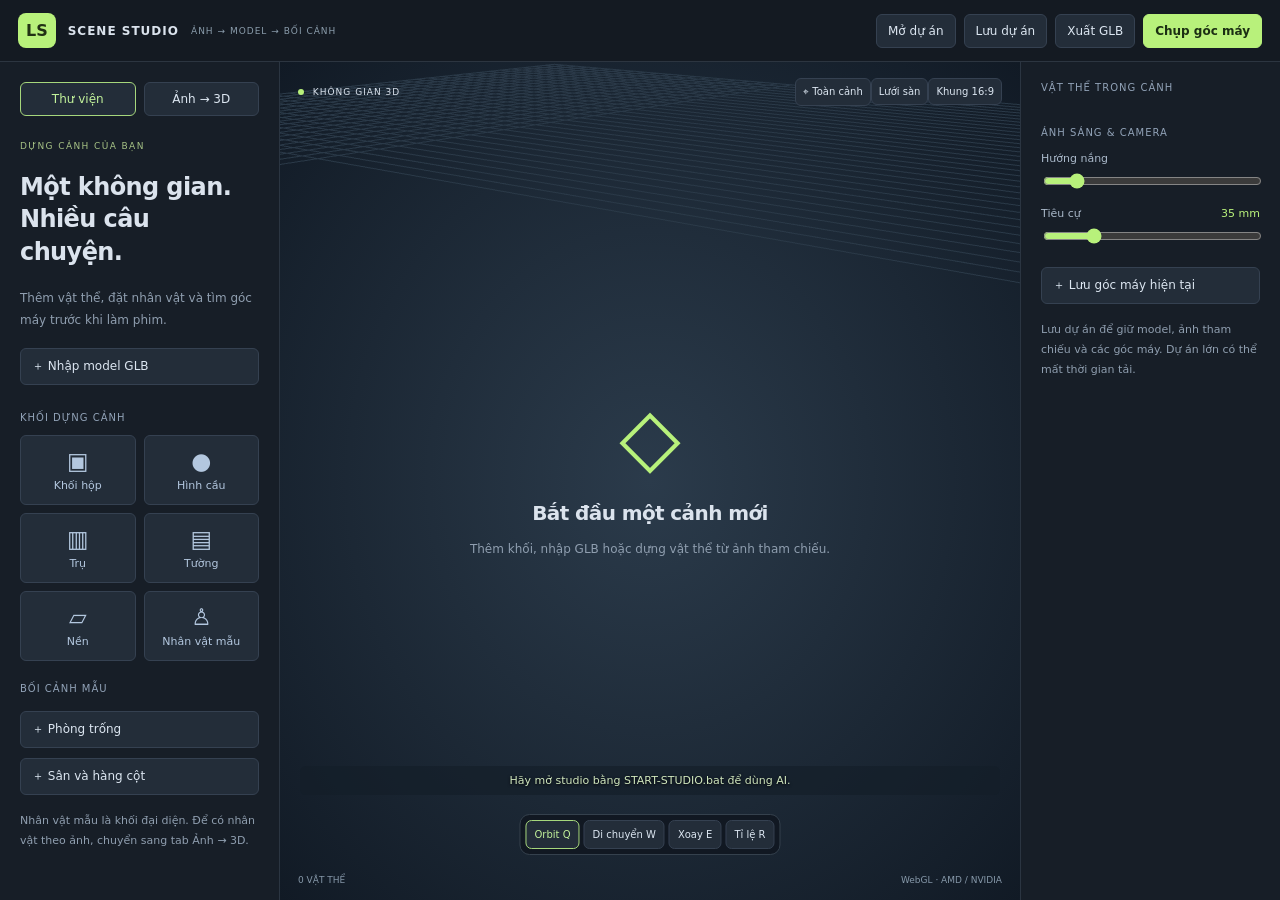
==== scene-studio/index.html @ 31350b8c "Add reference-driven 3D scene studio with TripoSR bridge and camera workflow" ====
<!doctype html><html lang="vi"><head><meta charset="utf-8"><meta name="viewport" content="width=device-width, initial-scale=1"><title>LS Scene Studio</title><link rel="stylesheet" href="style.css"><script type="importmap">{"imports":{"three":"./vendor/three.module.js"}}</script></head><body>
<header><b class="logo">LS</b><strong>SCENE STUDIO</strong><span class="badge">ẢNH → MODEL → BỐI CẢNH</span><div class="header-actions"><button id="open">Mở dự án</button><button id="save">Lưu dự án</button><button id="export">Xuất GLB</button><button id="shot" class="accent">Chụp góc máy</button></div></header>
<main><aside class="left"><nav><button id="tab-assets" class="active">Thư viện</button><button id="tab-ref">Ảnh → 3D</button></nav><section id="assets"><div class="eyebrow">DỰNG CẢNH CỦA BẠN</div><h2>Một không gian.<br>Nhiều câu chuyện.</h2><p>Thêm vật thể, đặt nhân vật và tìm góc máy trước khi làm phim.</p><button id="import-model" class="wide">＋ Nhập model GLB</button><div class="section-title">KHỐI DỰNG CẢNH</div><div id="primitives" class="tiles"><button data-shape="box">▣<span>Khối hộp</span></button><button data-shape="sphere">●<span>Hình cầu</span></button><button data-shape="cylinder">▥<span>Trụ</span></button><button data-shape="wall">▤<span>Tường</span></button><button data-shape="floor">▱<span>Nền</span></button><button data-shape="person">♙<span>Nhân vật mẫu</span></button></div><div class="section-title">BỐI CẢNH MẪU</div><button id="room" class="wide">＋ Phòng trống</button><button id="courtyard" class="wide">＋ Sân và hàng cột</button><p class="hint">Nhân vật mẫu là khối đại diện. Để có nhân vật theo ảnh, chuyển sang tab Ảnh → 3D.</p></section>
<section id="references" hidden><div class="eyebrow">THAM CHIẾU CỦA BẠN</div><h2>Từ ảnh, vào cảnh.</h2><label class="upload">＋ Chọn ảnh tham chiếu<input id="reference-file" type="file" accept="image/png,image/jpeg,image/webp"></label><div id="crop-area"><canvas id="reference-canvas" width="250" height="180"></canvas><div id="ref-placeholder">Ảnh xuất hiện tại đây</div></div><p class="hint">Kéo trên ảnh để khoanh một nhân vật hoặc một đồ vật. Bấm “Toàn ảnh” để bỏ vùng chọn.</p><button id="whole" class="wide">Toàn ảnh</button><label>Loại ảnh<select id="reference-kind"><option value="character">Nhân vật / đồ vật</option><option value="scene">Bối cảnh nhiều vật thể</option></select></label><p id="kind-help" class="hint">AI dựng một vật thể; phần khuất do AI ước lượng. Lần đầu tải model nhiều GB.</p><label>Cấu hình AI<select id="ai-quality"><option value="low">Tiết kiệm · CPU / RX 580</option><option value="medium">Chi tiết hơn · tốn RAM</option></select></label><button id="generate" class="wide accent">Dựng vùng ảnh bằng AI</button><progress id="ai-progress" hidden></progress><button id="place-reference" class="wide">Đặt ảnh thành bảng tham chiếu 2D</button><p class="hint">Bảng tham chiếu chỉ là ảnh phẳng, không phải model AI. Với ảnh bối cảnh: khoanh từng vật → dựng AI → đặt vào cảnh; dùng khối cho nền, tường. Chưa có tự suy ra toàn bộ bố cục 3D từ một ảnh.</p></section></aside>
<section id="viewport"><div class="view-top"><span><i></i> KHÔNG GIAN 3D</span><div><button id="home">⌖ Toàn cảnh</button><button id="grid">Lưới sàn</button><button id="camera-mode">Khung 16:9</button></div></div><div id="empty-hint"><span>◇</span><h2>Bắt đầu một cảnh mới</h2><p>Thêm khối, nhập GLB hoặc dựng vật thể từ ảnh tham chiếu.</p></div><div id="camera-guide" hidden></div><div id="toast" role="status" aria-live="polite">Kéo để xoay · Cuộn để thu phóng · Chuột phải để di chuyển</div><div class="toolbar"><button id="orbit" class="active">Orbit Q</button><button id="translate">Di chuyển W</button><button id="rotate">Xoay E</button><button id="scale">Tỉ lệ R</button></div><div class="view-footer"><span id="object-count">0 VẬT THỂ</span><span>WebGL · AMD / NVIDIA</span></div></section>
<aside class="right"><div class="section-title">VẬT THỂ TRONG CẢNH</div><div id="hierarchy"></div><section id="properties" hidden><label>Tên vật thể<input id="object-name" maxlength="80"></label><label>Màu khối<input id="object-color" type="color" value="#a8b4c2"></label><div class="section-title">VỊ TRÍ · MÉT</div><div class="xyz"><label>X<input id="px" type="number" step="0.1"></label><label>Y<input id="py" type="number" step="0.1"></label><label>Z<input id="pz" type="number" step="0.1"></label></div><div class="section-title">XOAY · ĐỘ</div><div class="xyz"><label>X<input id="rx" type="number" step="5"></label><label>Y<input id="ry" type="number" step="5"></label><label>Z<input id="rz" type="number" step="5"></label></div><div class="section-title">TỈ LỆ</div><div class="xyz"><label>X<input id="sx" type="number" step="0.1" min="0.01"></label><label>Y<input id="sy" type="number" step="0.1" min="0.01"></label><label>Z<input id="sz" type="number" step="0.1" min="0.01"></label></div><label class="check"><input type="checkbox" id="show-label"> Hiện nhãn tên trong ảnh chụp</label><button id="ungroup" class="wide">Tách nhóm thành vật thể riêng</button><div class="row"><button id="duplicate">Nhân bản</button><button id="delete" class="danger">Xóa</button></div></section><div class="section-title">ÁNH SÁNG & CAMERA</div><label>Hướng nắng<input id="sun" type="range" min="0" max="360" value="45"></label><label>Tiêu cự <output id="lens-value">35 mm</output><input id="lens" type="range" min="18" max="100" value="35"></label><button id="bookmark" class="wide">＋ Lưu góc máy hiện tại</button><div id="bookmarks"></div><p class="hint">Lưu dự án để giữ model, ảnh tham chiếu và các góc máy. Dự án lớn có thể mất thời gian tải.</p></aside></main>
<input id="model-file" type="file" accept=".glb" hidden><input id="project-file" type="file" accept=".json,.ls3d" hidden><script type="module" src="app.js"></script></body></html>
---- scene-studio/style.css ----
:root{font:12px system-ui,sans-serif;color:#dbe3ed;background:#10151b;color-scheme:dark}*{box-sizing:border-box}body{margin:0}header{height:62px;display:flex;align-items:center;gap:12px;padding:0 18px;border-bottom:1px solid #2c3540;background:#141a22}.logo{background:#b8f17b;color:#213114;padding:8px;border-radius:8px;font-size:16px}header strong{letter-spacing:1px}.badge{font-size:9px;color:#8b9dac;letter-spacing:1px}.header-actions{margin-left:auto;display:flex;gap:8px}button{font:inherit;background:#232d39;border:1px solid #354151;color:#dce6f1;padding:9px 11px;border-radius:6px;cursor:pointer}button:hover{background:#34445a}button:disabled{opacity:.45;cursor:wait}.accent{background:#b8f17b!important;color:#1b2e13!important;border-color:#b8f17b!important;font-weight:700}.active{border-color:#a6d77c!important;color:#c2f29b!important}.danger{color:#ecabab}main{height:calc(100vh - 62px);display:grid;grid-template-columns:280px minmax(350px,1fr) 260px}aside{background:#171e27;padding:20px;overflow-y:auto;scrollbar-width:thin}.left{border-right:1px solid #2b3541}.right{border-left:1px solid #2b3541}nav{display:flex;gap:8px;margin-bottom:25px}nav button{flex:1}.eyebrow{color:#a7c386;font-size:9px;letter-spacing:1.4px}h2{font-size:24px;line-height:1.35;letter-spacing:-.6px}p{color:#8f9eaf;line-height:1.8}.hint{font-size:11px}.section-title{font-size:10px;color:#91a2b7;letter-spacing:1px;margin:22px 0 12px}.right>.section-title:first-child{margin-top:0}.wide{width:100%;margin:5px 0;text-align:left}.tiles{display:grid;grid-template-columns:1fr 1fr;gap:8px}.tiles button{font-size:23px;min-height:70px;color:#b3c7df}.tiles span{display:block;font-size:11px;margin-top:5px}label{display:block;color:#aab9ca;font-size:11px;margin:14px 0}input:not([type=checkbox]),select{width:100%;margin-top:7px;background:#101720;border:1px solid #344153;color:#e2eaf3;padding:8px;border-radius:5px;font:inherit}input[type=range]{accent-color:#b8f17b;padding:0}input[type=color]{height:32px;padding:2px}output{float:right;color:#b8f17b}.upload{display:block;border:1px dashed #6f8a58;background:#b8f17b09;border-radius:8px;text-align:center;padding:20px 8px;cursor:pointer;color:#c4e4ab}.upload input{display:none}#crop-area{position:relative;background:#0c1118;border-radius:7px;overflow:hidden}#reference-canvas{width:100%;display:block;touch-action:none;cursor:crosshair}#ref-placeholder{position:absolute;inset:0;display:grid;place-items:center;color:#566273;pointer-events:none}progress{width:100%;accent-color:#b8f17b}#viewport{position:relative;overflow:hidden;min-height:450px;background:radial-gradient(ellipse at center,#2b3b4b,#111a25)}#viewport>canvas{display:block;position:absolute;inset:0;width:100%;height:100%}.view-top{position:absolute;top:16px;left:18px;right:18px;display:flex;justify-content:space-between;align-items:center;z-index:2;gap:10px;font-size:9px;letter-spacing:1px}.view-top button{font-size:10px;padding:7px}.view-top i{background:#b8f17b;border-radius:50%;width:6px;height:6px;display:inline-block;margin-right:5px}#empty-hint{position:absolute;inset:0;display:flex;flex-direction:column;align-items:center;justify-content:center;text-align:center;pointer-events:none;padding:30px}#empty-hint>span{font-size:80px;color:#b8f17b}#empty-hint h2{font-size:20px;margin-bottom:0}.toolbar{position:absolute;bottom:45px;left:50%;transform:translateX(-50%);display:flex;gap:4px;white-space:nowrap;background:#111821e8;border:1px solid #35414d;padding:5px;border-radius:10px}.toolbar button{font-size:10px;padding:8px}.view-footer{position:absolute;bottom:15px;left:18px;right:18px;display:flex;justify-content:space-between;font-size:9px;color:#8799aa}#toast{position:absolute;bottom:105px;left:20px;right:20px;pointer-events:none;color:#d1e7be;text-align:center;font-size:11px;text-shadow:0 1px 3px #000;background:#141e29aa;border-radius:6px;padding:8px}#camera-guide{position:absolute;border:1px solid #d9dfebaa;pointer-events:none;box-shadow:0 0 0 1000px #0005}#hierarchy{max-height:200px;overflow-y:auto}.object-row{display:flex;gap:5px;align-items:center;margin-bottom:5px}.object-row button:first-child{flex:1;overflow:hidden;text-overflow:ellipsis;text-align:left;white-space:nowrap}.object-row button{padding:8px;font-size:11px}.xyz{display:grid;grid-template-columns:1fr 1fr 1fr;gap:6px}.xyz label{margin:0;color:#6e9cb7}.xyz input{min-width:0;padding:6px}.row{display:flex;gap:7px}.row button{flex:1}.check{display:flex;align-items:center;gap:5px}input[type=checkbox]{accent-color:#b8f17b}.bookmark-row{display:flex;gap:4px;margin:5px 0}.bookmark-row button:first-child{flex:1;text-align:left}.bookmark-row button{font-size:10px}body.busy{cursor:progress}[hidden]{display:none!important}@media(max-width:1100px){main{grid-template-columns:240px minmax(300px,1fr) 220px}aside{padding:14px}.badge{display:none}.view-top>span{display:none}}@media(max-width:800px){header{height:auto;min-height:62px;flex-wrap:wrap;padding:10px}.header-actions{width:100%;margin:0}main{height:auto;display:flex;flex-direction:column}#viewport{height:60vh;order:-1}.left,.right{max-height:none}#hierarchy{max-height:160px}.tiles{grid-template-columns:repeat(3,1fr)}#reference-canvas{max-height:300px;object-fit:contain}}
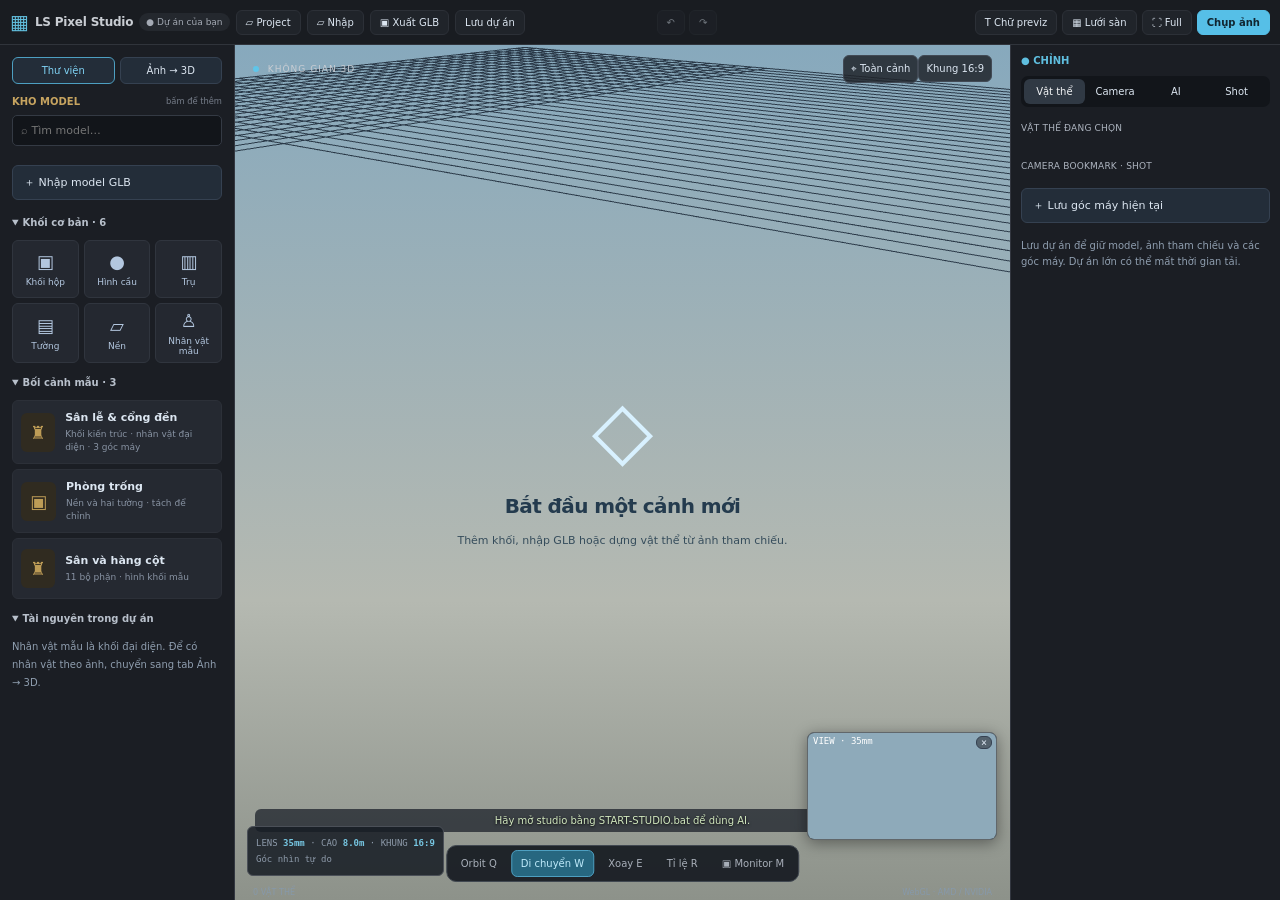
==== commit 5eb79553: "Match previz studio layout and add whole-image AI scene reconstruction" ====
--- a/scene-studio/index.html
+++ b/scene-studio/index.html
@@ -1,7 +1,7 @@
 <!doctype html><html lang="vi"><head><meta charset="utf-8"><meta name="viewport" content="width=device-width, initial-scale=1"><title>LS Scene Studio</title><link rel="stylesheet" href="style.css"><script type="importmap">{"imports":{"three":"./vendor/three.module.js"}}</script></head><body>
-<header><b class="logo">LS</b><strong>SCENE STUDIO</strong><span class="badge">ẢNH → MODEL → BỐI CẢNH</span><div class="header-actions"><button id="open">Mở dự án</button><button id="save">Lưu dự án</button><button id="export">Xuất GLB</button><button id="shot" class="accent">Chụp góc máy</button></div></header>
-<main><aside class="left"><nav><button id="tab-assets" class="active">Thư viện</button><button id="tab-ref">Ảnh → 3D</button></nav><section id="assets"><div class="eyebrow">DỰNG CẢNH CỦA BẠN</div><h2>Một không gian.<br>Nhiều câu chuyện.</h2><p>Thêm vật thể, đặt nhân vật và tìm góc máy trước khi làm phim.</p><button id="import-model" class="wide">＋ Nhập model GLB</button><div class="section-title">KHỐI DỰNG CẢNH</div><div id="primitives" class="tiles"><button data-shape="box">▣<span>Khối hộp</span></button><button data-shape="sphere">●<span>Hình cầu</span></button><button data-shape="cylinder">▥<span>Trụ</span></button><button data-shape="wall">▤<span>Tường</span></button><button data-shape="floor">▱<span>Nền</span></button><button data-shape="person">♙<span>Nhân vật mẫu</span></button></div><div class="section-title">BỐI CẢNH MẪU</div><button id="room" class="wide">＋ Phòng trống</button><button id="courtyard" class="wide">＋ Sân và hàng cột</button><p class="hint">Nhân vật mẫu là khối đại diện. Để có nhân vật theo ảnh, chuyển sang tab Ảnh → 3D.</p></section>
-<section id="references" hidden><div class="eyebrow">THAM CHIẾU CỦA BẠN</div><h2>Từ ảnh, vào cảnh.</h2><label class="upload">＋ Chọn ảnh tham chiếu<input id="reference-file" type="file" accept="image/png,image/jpeg,image/webp"></label><div id="crop-area"><canvas id="reference-canvas" width="250" height="180"></canvas><div id="ref-placeholder">Ảnh xuất hiện tại đây</div></div><p class="hint">Kéo trên ảnh để khoanh một nhân vật hoặc một đồ vật. Bấm “Toàn ảnh” để bỏ vùng chọn.</p><button id="whole" class="wide">Toàn ảnh</button><label>Loại ảnh<select id="reference-kind"><option value="character">Nhân vật / đồ vật</option><option value="scene">Bối cảnh nhiều vật thể</option></select></label><p id="kind-help" class="hint">AI dựng một vật thể; phần khuất do AI ước lượng. Lần đầu tải model nhiều GB.</p><label>Cấu hình AI<select id="ai-quality"><option value="low">Tiết kiệm · CPU / RX 580</option><option value="medium">Chi tiết hơn · tốn RAM</option></select></label><button id="generate" class="wide accent">Dựng vùng ảnh bằng AI</button><progress id="ai-progress" hidden></progress><button id="place-reference" class="wide">Đặt ảnh thành bảng tham chiếu 2D</button><p class="hint">Bảng tham chiếu chỉ là ảnh phẳng, không phải model AI. Với ảnh bối cảnh: khoanh từng vật → dựng AI → đặt vào cảnh; dùng khối cho nền, tường. Chưa có tự suy ra toàn bộ bố cục 3D từ một ảnh.</p></section></aside>
-<section id="viewport"><div class="view-top"><span><i></i> KHÔNG GIAN 3D</span><div><button id="home">⌖ Toàn cảnh</button><button id="grid">Lưới sàn</button><button id="camera-mode">Khung 16:9</button></div></div><div id="empty-hint"><span>◇</span><h2>Bắt đầu một cảnh mới</h2><p>Thêm khối, nhập GLB hoặc dựng vật thể từ ảnh tham chiếu.</p></div><div id="camera-guide" hidden></div><div id="toast" role="status" aria-live="polite">Kéo để xoay · Cuộn để thu phóng · Chuột phải để di chuyển</div><div class="toolbar"><button id="orbit" class="active">Orbit Q</button><button id="translate">Di chuyển W</button><button id="rotate">Xoay E</button><button id="scale">Tỉ lệ R</button></div><div class="view-footer"><span id="object-count">0 VẬT THỂ</span><span>WebGL · AMD / NVIDIA</span></div></section>
-<aside class="right"><div class="section-title">VẬT THỂ TRONG CẢNH</div><div id="hierarchy"></div><section id="properties" hidden><label>Tên vật thể<input id="object-name" maxlength="80"></label><label>Màu khối<input id="object-color" type="color" value="#a8b4c2"></label><div class="section-title">VỊ TRÍ · MÉT</div><div class="xyz"><label>X<input id="px" type="number" step="0.1"></label><label>Y<input id="py" type="number" step="0.1"></label><label>Z<input id="pz" type="number" step="0.1"></label></div><div class="section-title">XOAY · ĐỘ</div><div class="xyz"><label>X<input id="rx" type="number" step="5"></label><label>Y<input id="ry" type="number" step="5"></label><label>Z<input id="rz" type="number" step="5"></label></div><div class="section-title">TỈ LỆ</div><div class="xyz"><label>X<input id="sx" type="number" step="0.1" min="0.01"></label><label>Y<input id="sy" type="number" step="0.1" min="0.01"></label><label>Z<input id="sz" type="number" step="0.1" min="0.01"></label></div><label class="check"><input type="checkbox" id="show-label"> Hiện nhãn tên trong ảnh chụp</label><button id="ungroup" class="wide">Tách nhóm thành vật thể riêng</button><div class="row"><button id="duplicate">Nhân bản</button><button id="delete" class="danger">Xóa</button></div></section><div class="section-title">ÁNH SÁNG & CAMERA</div><label>Hướng nắng<input id="sun" type="range" min="0" max="360" value="45"></label><label>Tiêu cự <output id="lens-value">35 mm</output><input id="lens" type="range" min="18" max="100" value="35"></label><button id="bookmark" class="wide">＋ Lưu góc máy hiện tại</button><div id="bookmarks"></div><p class="hint">Lưu dự án để giữ model, ảnh tham chiếu và các góc máy. Dự án lớn có thể mất thời gian tải.</p></aside></main>
+<header><b class="logo">▦</b><strong>LS Pixel Studio</strong><span class="project-badge">● Dự án của bạn</span><button id="open">▱ Project</button><button id="import-top">▱ Nhập</button><button id="export">▣ Xuất GLB</button><button id="save">Lưu dự án</button><div class="history"><button id="undo" disabled title="Hoàn tác cảnh">↶</button><button id="redo" disabled title="Làm lại cảnh">↷</button></div><div class="header-actions"><button id="labels">T Chữ previz</button><button id="grid">▦ Lưới sàn</button><button id="fullscreen">⛶ Full</button><button id="shot" class="accent">Chụp ảnh</button></div></header>
+<main><aside class="left"><nav><button id="tab-assets" class="active">Thư viện</button><button id="tab-ref">Ảnh → 3D</button></nav><section id="assets"><div class="library-heading">KHO MODEL <small>bấm để thêm</small></div><input id="asset-search" placeholder="⌕ Tìm model…" aria-label="Tìm model"><button id="import-model" class="wide">＋ Nhập model GLB</button><details open><summary>Khối cơ bản · 6</summary><div id="primitives" class="tiles"><button data-shape="box">▣<span>Khối hộp</span></button><button data-shape="sphere">●<span>Hình cầu</span></button><button data-shape="cylinder">▥<span>Trụ</span></button><button data-shape="wall">▤<span>Tường</span></button><button data-shape="floor">▱<span>Nền</span></button><button data-shape="person">♙<span>Nhân vật mẫu</span></button></div></details><details open><summary>Bối cảnh mẫu · 3</summary><button id="temple" class="asset-card"><b>♜</b><span>Sân lễ & cổng đền<small>Khối kiến trúc · nhân vật đại diện · 3 góc máy</small></span></button><button id="room" class="asset-card"><b>▣</b><span>Phòng trống<small>Nền và hai tường · tách để chỉnh</small></span></button><button id="courtyard" class="asset-card"><b>♜</b><span>Sân và hàng cột<small>11 bộ phận · hình khối mẫu</small></span></button></details><details open><summary>Tài nguyên trong dự án</summary><div id="user-assets"><p class="hint">Model GLB nhập và kết quả AI được lưu trong dự án.</p></div></details><p class="hint">Nhân vật mẫu là khối đại diện. Để có nhân vật theo ảnh, chuyển sang tab Ảnh → 3D.</p></section>
+<section id="references" hidden><div class="eyebrow">THAM CHIẾU CỦA BẠN</div><h2>Từ ảnh, vào cảnh.</h2><label class="upload">＋ Chọn ảnh tham chiếu<input id="reference-file" type="file" accept="image/png,image/jpeg,image/webp"></label><div id="crop-area"><canvas id="reference-canvas" width="250" height="180"></canvas><div id="ref-placeholder">Ảnh xuất hiện tại đây</div></div><p class="hint">Kéo trên ảnh để khoanh một nhân vật hoặc một đồ vật. Bấm “Toàn ảnh” để bỏ vùng chọn.</p><button id="whole" class="wide">Toàn ảnh</button><label>Loại ảnh<select id="reference-kind"><option value="character">Nhân vật / đồ vật</option><option value="scene">Bối cảnh nhiều vật thể</option></select></label><p id="kind-help" class="hint">AI dựng một vật thể; phần khuất do AI ước lượng. Lần đầu tải model nhiều GB.</p><label>Cấu hình AI<select id="ai-quality"><option value="low">Tiết kiệm · CPU / RX 580</option><option value="medium">Chi tiết hơn · tốn RAM</option></select></label><button id="generate" class="wide accent">Dựng nhân vật / đồ vật bằng AI</button><progress id="ai-progress" hidden></progress><button id="place-reference" class="wide">Đặt ảnh thành bảng tham chiếu 2D</button><p class="hint">Bảng tham chiếu chỉ là ảnh phẳng, không phải model AI. Chế độ bối cảnh xử lý toàn ảnh bằng AI độ sâu + tách vật thể. Nền là bề mặt nhìn thấy; AI không khôi phục được chính xác vùng bị che.</p></section></aside>
+<section id="viewport"><div class="view-top"><span><i></i> KHÔNG GIAN 3D</span><div><button id="home">⌖ Toàn cảnh</button><button id="camera-mode">Khung 16:9</button></div></div><div id="empty-hint"><span>◇</span><h2>Bắt đầu một cảnh mới</h2><p>Thêm khối, nhập GLB hoặc dựng vật thể từ ảnh tham chiếu.</p></div><div id="camera-guide" hidden></div><div id="toast" role="status" aria-live="polite">Kéo để xoay · Cuộn để thu phóng · Chuột phải để di chuyển</div><div class="toolbar"><button id="orbit" class="active">Orbit Q</button><button id="translate">Di chuyển W</button><button id="rotate">Xoay E</button><button id="scale">Tỉ lệ R</button><button id="monitor-toggle">▣ Monitor M</button></div><div id="monitor"><div>VIEW · <span id="monitor-lens">35 mm</span><button id="monitor-close" title="Ẩn monitor">×</button></div><canvas id="monitor-canvas"></canvas></div><div id="lens-hud">LENS <b id="hud-lens">35mm</b> · CAO <b id="hud-height">8m</b> · KHUNG <b>16:9</b><br><span id="hud-angle">Góc nhìn tự do</span></div><div class="view-footer"><span id="object-count">0 VẬT THỂ</span><span>WebGL · AMD / NVIDIA</span></div></section>
+<aside class="right"><div class="inspector-heading">● CHỈNH</div><nav class="inspector-tabs"><button data-panel="object" class="active">Vật thể</button><button data-panel="camera">Camera</button><button data-panel="ai">AI</button><button data-panel="shot">Shot</button></nav><section id="panel-object"><div class="section-title">VẬT THỂ ĐANG CHỌN</div><div id="hierarchy"></div><section id="properties" hidden><label>Tên vật thể<input id="object-name" maxlength="80"></label><label>Tên tiếng Anh cho AI (tùy chọn)<input id="english-name" placeholder="vd: yellow chicken"></label><label>Màu khối<input id="object-color" type="color" value="#a8b4c2"></label><div class="section-title">VỊ TRÍ · ĐƠN VỊ CẢNH</div><div class="xyz"><label>X<input id="px" type="number" step="0.1"></label><label>Y<input id="py" type="number" step="0.1"></label><label>Z<input id="pz" type="number" step="0.1"></label></div><div class="section-title">XOAY · ĐỘ</div><div class="xyz"><label>X<input id="rx" type="number" step="5"></label><label>Y<input id="ry" type="number" step="5"></label><label>Z<input id="rz" type="number" step="5"></label></div><div class="section-title">TỈ LỆ</div><div class="xyz"><label>X<input id="sx" type="number" step="0.1" min="0.01"></label><label>Y<input id="sy" type="number" step="0.1" min="0.01"></label><label>Z<input id="sz" type="number" step="0.1" min="0.01"></label></div><label class="check"><input type="checkbox" id="show-label"> Hiện nhãn tên trong ảnh chụp</label><button id="ungroup" class="wide">Tách nhóm thành vật thể riêng</button><div class="row"><button id="duplicate">Nhân bản</button><button id="delete" class="danger">Xóa</button></div></section></section><section id="panel-camera" hidden><div class="section-title">ÁNH SÁNG & CAMERA</div><label>Hướng nắng<input id="sun" type="range" min="0" max="360" value="45"></label><label>Tiêu cự <output id="lens-value">35 mm</output><input id="lens" type="range" min="18" max="100" value="35"></label></section><section id="panel-ai" hidden></section><section id="panel-shot" hidden><p class="hint">Chọn góc máy đã lưu, rồi chụp ảnh để làm storyboard hoặc ảnh tham chiếu cho AI.</p></section><div class="section-title">CAMERA BOOKMARK · SHOT</div><button id="bookmark" class="wide">＋ Lưu góc máy hiện tại</button><div id="bookmarks"></div><p class="hint">Lưu dự án để giữ model, ảnh tham chiếu và các góc máy. Dự án lớn có thể mất thời gian tải.</p></aside></main>
 <input id="model-file" type="file" accept=".glb" hidden><input id="project-file" type="file" accept=".json,.ls3d" hidden><script type="module" src="app.js"></script></body></html>
--- a/scene-studio/style.css
+++ b/scene-studio/style.css
@@ -1 +1,5 @@
 :root{font:12px system-ui,sans-serif;color:#dbe3ed;background:#10151b;color-scheme:dark}*{box-sizing:border-box}body{margin:0}header{height:62px;display:flex;align-items:center;gap:12px;padding:0 18px;border-bottom:1px solid #2c3540;background:#141a22}.logo{background:#b8f17b;color:#213114;padding:8px;border-radius:8px;font-size:16px}header strong{letter-spacing:1px}.badge{font-size:9px;color:#8b9dac;letter-spacing:1px}.header-actions{margin-left:auto;display:flex;gap:8px}button{font:inherit;background:#232d39;border:1px solid #354151;color:#dce6f1;padding:9px 11px;border-radius:6px;cursor:pointer}button:hover{background:#34445a}button:disabled{opacity:.45;cursor:wait}.accent{background:#b8f17b!important;color:#1b2e13!important;border-color:#b8f17b!important;font-weight:700}.active{border-color:#a6d77c!important;color:#c2f29b!important}.danger{color:#ecabab}main{height:calc(100vh - 62px);display:grid;grid-template-columns:280px minmax(350px,1fr) 260px}aside{background:#171e27;padding:20px;overflow-y:auto;scrollbar-width:thin}.left{border-right:1px solid #2b3541}.right{border-left:1px solid #2b3541}nav{display:flex;gap:8px;margin-bottom:25px}nav button{flex:1}.eyebrow{color:#a7c386;font-size:9px;letter-spacing:1.4px}h2{font-size:24px;line-height:1.35;letter-spacing:-.6px}p{color:#8f9eaf;line-height:1.8}.hint{font-size:11px}.section-title{font-size:10px;color:#91a2b7;letter-spacing:1px;margin:22px 0 12px}.right>.section-title:first-child{margin-top:0}.wide{width:100%;margin:5px 0;text-align:left}.tiles{display:grid;grid-template-columns:1fr 1fr;gap:8px}.tiles button{font-size:23px;min-height:70px;color:#b3c7df}.tiles span{display:block;font-size:11px;margin-top:5px}label{display:block;color:#aab9ca;font-size:11px;margin:14px 0}input:not([type=checkbox]),select{width:100%;margin-top:7px;background:#101720;border:1px solid #344153;color:#e2eaf3;padding:8px;border-radius:5px;font:inherit}input[type=range]{accent-color:#b8f17b;padding:0}input[type=color]{height:32px;padding:2px}output{float:right;color:#b8f17b}.upload{display:block;border:1px dashed #6f8a58;background:#b8f17b09;border-radius:8px;text-align:center;padding:20px 8px;cursor:pointer;color:#c4e4ab}.upload input{display:none}#crop-area{position:relative;background:#0c1118;border-radius:7px;overflow:hidden}#reference-canvas{width:100%;display:block;touch-action:none;cursor:crosshair}#ref-placeholder{position:absolute;inset:0;display:grid;place-items:center;color:#566273;pointer-events:none}progress{width:100%;accent-color:#b8f17b}#viewport{position:relative;overflow:hidden;min-height:450px;background:radial-gradient(ellipse at center,#2b3b4b,#111a25)}#viewport>canvas{display:block;position:absolute;inset:0;width:100%;height:100%}.view-top{position:absolute;top:16px;left:18px;right:18px;display:flex;justify-content:space-between;align-items:center;z-index:2;gap:10px;font-size:9px;letter-spacing:1px}.view-top button{font-size:10px;padding:7px}.view-top i{background:#b8f17b;border-radius:50%;width:6px;height:6px;display:inline-block;margin-right:5px}#empty-hint{position:absolute;inset:0;display:flex;flex-direction:column;align-items:center;justify-content:center;text-align:center;pointer-events:none;padding:30px}#empty-hint>span{font-size:80px;color:#b8f17b}#empty-hint h2{font-size:20px;margin-bottom:0}.toolbar{position:absolute;bottom:45px;left:50%;transform:translateX(-50%);display:flex;gap:4px;white-space:nowrap;background:#111821e8;border:1px solid #35414d;padding:5px;border-radius:10px}.toolbar button{font-size:10px;padding:8px}.view-footer{position:absolute;bottom:15px;left:18px;right:18px;display:flex;justify-content:space-between;font-size:9px;color:#8799aa}#toast{position:absolute;bottom:105px;left:20px;right:20px;pointer-events:none;color:#d1e7be;text-align:center;font-size:11px;text-shadow:0 1px 3px #000;background:#141e29aa;border-radius:6px;padding:8px}#camera-guide{position:absolute;border:1px solid #d9dfebaa;pointer-events:none;box-shadow:0 0 0 1000px #0005}#hierarchy{max-height:200px;overflow-y:auto}.object-row{display:flex;gap:5px;align-items:center;margin-bottom:5px}.object-row button:first-child{flex:1;overflow:hidden;text-overflow:ellipsis;text-align:left;white-space:nowrap}.object-row button{padding:8px;font-size:11px}.xyz{display:grid;grid-template-columns:1fr 1fr 1fr;gap:6px}.xyz label{margin:0;color:#6e9cb7}.xyz input{min-width:0;padding:6px}.row{display:flex;gap:7px}.row button{flex:1}.check{display:flex;align-items:center;gap:5px}input[type=checkbox]{accent-color:#b8f17b}.bookmark-row{display:flex;gap:4px;margin:5px 0}.bookmark-row button:first-child{flex:1;text-align:left}.bookmark-row button{font-size:10px}body.busy{cursor:progress}[hidden]{display:none!important}@media(max-width:1100px){main{grid-template-columns:240px minmax(300px,1fr) 220px}aside{padding:14px}.badge{display:none}.view-top>span{display:none}}@media(max-width:800px){header{height:auto;min-height:62px;flex-wrap:wrap;padding:10px}.header-actions{width:100%;margin:0}main{height:auto;display:flex;flex-direction:column}#viewport{height:60vh;order:-1}.left,.right{max-height:none}#hierarchy{max-height:160px}.tiles{grid-template-columns:repeat(3,1fr)}#reference-canvas{max-height:300px;object-fit:contain}}
+/* Compact previz workspace, matching the reference's information hierarchy. */
+:root{font-size:11px;background:#171a1f;color:#c9cdd3}header{height:45px;padding:0 10px;gap:6px;background:#191c21;border-color:#30343b}header strong{font-size:12px;letter-spacing:-.2px}.logo{background:transparent;color:#61bddc;padding:0;font-size:20px}.project-badge{background:#24282e;border-radius:20px;padding:4px 7px;color:#a4aab4;font-size:9px}header button{padding:6px 9px;font-size:10px;background:#20242a;border-color:#2c3037}.header-actions{gap:5px}.history{display:flex;gap:4px;margin:auto}main{grid-template-columns:235px minmax(340px,1fr) 270px;height:calc(100vh - 45px)}aside{padding:12px;background:#1b1e24}.left,.right{border-color:#333740}.right{padding:10px}.right nav{margin-bottom:15px;gap:0;background:#12151a;border-radius:7px;padding:3px}.inspector-tabs button{padding:7px 9px;border:0;background:transparent;font-size:10px}.inspector-tabs .active{background:#303944;color:#f1f3f5!important}.inspector-heading{color:#5fbedf;font-size:10px;font-weight:700;margin-bottom:10px}.left>nav{gap:5px;margin-bottom:12px}.left>nav button{font-size:10px;padding:7px}.library-heading{color:#c7a460;font-size:10px;font-weight:700;margin-bottom:8px}.library-heading small{float:right;color:#767d89;font-weight:400}.left h2{font-size:16px}.left input#asset-search{margin:0 0 14px;padding:8px;background:#12151a}.section-title{font-size:9px;letter-spacing:.2px;margin-top:16px;color:#aeb5c0}.asset-card{display:flex;align-items:center;gap:10px;width:100%;text-align:left;padding:10px 8px;margin:5px 0;background:#252931;border-color:#2c3038;min-height:60px}.asset-card>b{background:#302b20;color:#bd9c56;border-radius:6px;padding:9px;font-size:18px}.asset-card span{font-size:11px;font-weight:650}.asset-card small{display:block;font-size:9px;color:#8893a3;font-weight:400;margin-top:4px;line-height:1.4}details{margin-bottom:14px}summary{cursor:pointer;font-weight:650;font-size:10px;color:#b8c0cb;margin:12px 0}.tiles{grid-template-columns:repeat(3,1fr);gap:5px}.tiles button{min-height:58px;font-size:18px;padding:6px;background:#242830;border-color:#30353e}.tiles span{font-size:9px}.accent{background:#56bfe7!important;border-color:#56bfe7!important;color:#102530!important}.active{border-color:#4d9fc1!important;color:#80d3f5!important}#viewport{background:linear-gradient(#87a9bd,#b5b9b1 65%,#8d928a)}.view-top{top:10px;font-size:9px}.view-top button{background:#20252bd9;border-color:#424a55}.view-top i{background:#5fc5e9}.toolbar{bottom:18px;padding:4px;border-color:#414851;background:#181c23ef}.toolbar button{background:transparent;border-color:transparent;color:#a8afb9;padding:7px 9px}.toolbar .active{background:#276780;color:#beeafa!important}.view-footer{bottom:3px;font-size:8px}#toast{bottom:68px;background:#1a2029bd;font-size:10px;padding:6px;max-height:100px;overflow:auto}#lens-hud{position:absolute;bottom:24px;left:12px;border:1px solid #4b5058;background:#171c24dc;color:#8d9aaa;padding:8px;border-radius:6px;font:9px monospace;line-height:1.8;pointer-events:none}#lens-hud b{color:#77c7e3}#monitor{position:absolute;bottom:60px;right:13px;width:190px;background:#1b2029;border:1px solid #61676b;box-shadow:0 3px 15px #0006;border-radius:7px;overflow:hidden}#monitor>div{position:absolute;top:3px;left:5px;right:4px;color:white;font:9px monospace;z-index:1}#monitor-close{float:right;padding:0 4px;font-size:10px;background:#23242a88}#monitor-canvas{display:block;width:100%;height:auto;aspect-ratio:16/9}.xyz input{padding:6px;background:#15191f;border-color:#323944}input:not([type=checkbox]),select{background:#14181e;border-color:#343a44}.bookmark-row button{background:#11151a;border-color:#292e37}.object-row button{background:#242a32;font-size:10px}.object-row .active{background:#303d49}.right #ungroup{background:#56bfe7;color:#142a37;font-weight:700}.right .hint{font-size:10px}.right p{line-height:1.6}#hierarchy{max-height:180px}.upload{border-color:#477689;background:#346e8615;color:#92cce2}.hint{font-size:10px}#empty-hint{color:#243b4e}#empty-hint>span{color:#d8f1ff}#empty-hint p{color:#364d5c}.check{font-size:10px}#references{padding-top:2px}#references h2{font-size:17px}#panel-ai #references{display:block!important}#panel-ai #crop-area{max-width:100%}
+@media(max-width:1100px){main{grid-template-columns:205px minmax(300px,1fr) 240px}.project-badge{display:none}#monitor{width:150px}#lens-hud{font-size:8px}.toolbar button{font-size:9px;padding:6px}.history{margin-left:auto;margin-right:0}}@media(max-width:800px){header{height:auto;flex-wrap:wrap;min-height:45px}.header-actions{width:auto;margin-left:auto}.history{display:none}main{height:auto;display:flex}#viewport{height:60vh;min-height:430px}.left,.right{padding:14px}.tiles{grid-template-columns:repeat(3,1fr)}#monitor{width:130px;bottom:65px}#lens-hud{bottom:70px}.toolbar{bottom:20px}#toast{bottom:150px}.right nav button{flex:1}.left .asset-card{max-width:400px}}
+#scene-labels{position:absolute;inset:0;pointer-events:none;overflow:hidden}#scene-labels span{position:absolute;transform:translate(-50%,-50%);padding:4px 7px;background:#111a24c9;color:white;border-radius:4px;font-size:11px;max-width:180px;white-space:nowrap;overflow:hidden;text-overflow:ellipsis}
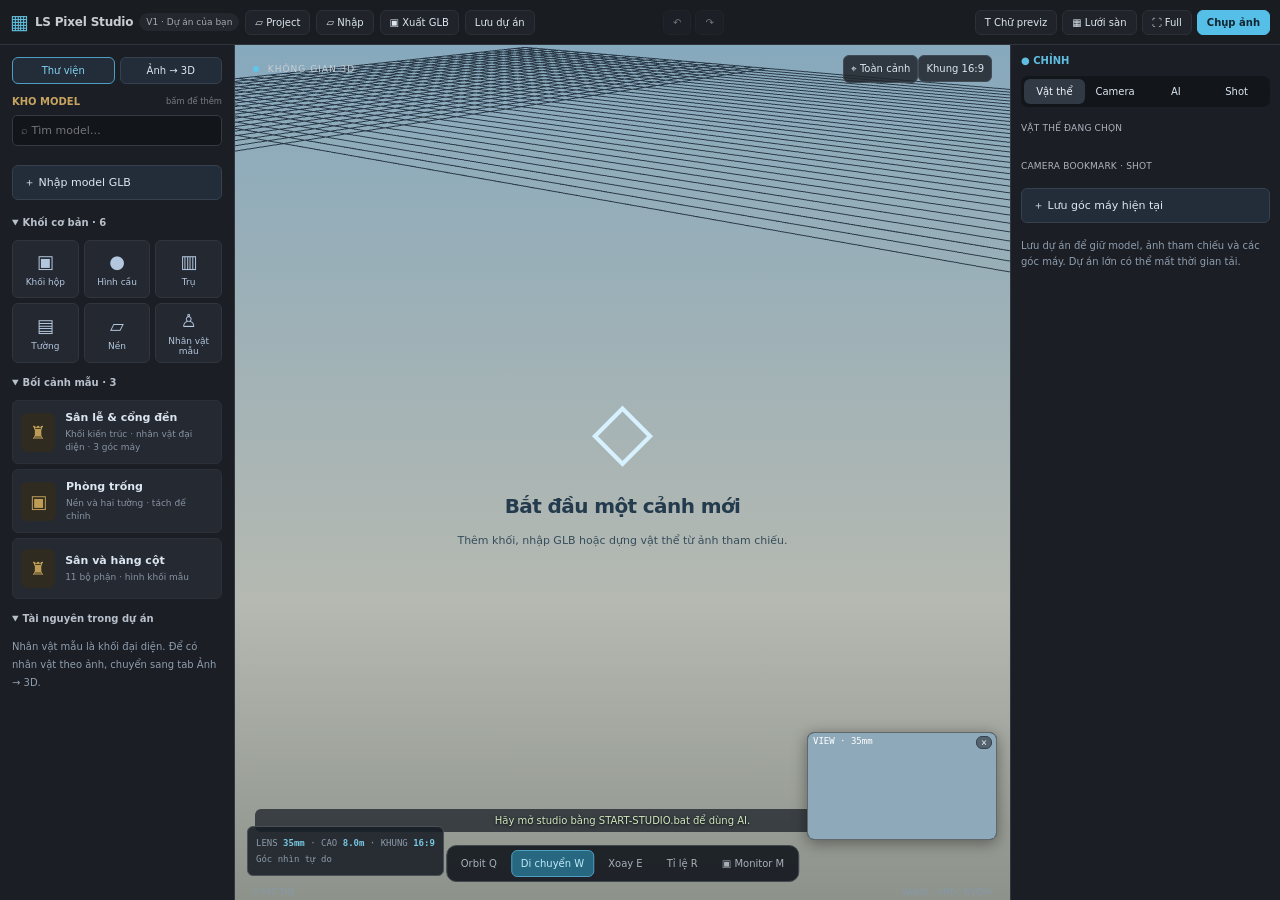
==== commit 13cbe810: "V1: fix Windows cp1252 worker output and package versioned update" ====
--- a/scene-studio/index.html
+++ b/scene-studio/index.html
@@ -1,5 +1,5 @@
-<!doctype html><html lang="vi"><head><meta charset="utf-8"><meta name="viewport" content="width=device-width, initial-scale=1"><title>LS Scene Studio</title><link rel="stylesheet" href="style.css"><script type="importmap">{"imports":{"three":"./vendor/three.module.js"}}</script></head><body>
-<header><b class="logo">▦</b><strong>LS Pixel Studio</strong><span class="project-badge">● Dự án của bạn</span><button id="open">▱ Project</button><button id="import-top">▱ Nhập</button><button id="export">▣ Xuất GLB</button><button id="save">Lưu dự án</button><div class="history"><button id="undo" disabled title="Hoàn tác cảnh">↶</button><button id="redo" disabled title="Làm lại cảnh">↷</button></div><div class="header-actions"><button id="labels">T Chữ previz</button><button id="grid">▦ Lưới sàn</button><button id="fullscreen">⛶ Full</button><button id="shot" class="accent">Chụp ảnh</button></div></header>
+<!doctype html><html lang="vi"><head><meta charset="utf-8"><meta name="viewport" content="width=device-width, initial-scale=1"><title>LS Pixel Studio V1</title><link rel="stylesheet" href="style.css"><script type="importmap">{"imports":{"three":"./vendor/three.module.js"}}</script></head><body>
+<header><b class="logo">▦</b><strong>LS Pixel Studio</strong><span class="project-badge">V1 · Dự án của bạn</span><button id="open">▱ Project</button><button id="import-top">▱ Nhập</button><button id="export">▣ Xuất GLB</button><button id="save">Lưu dự án</button><div class="history"><button id="undo" disabled title="Hoàn tác cảnh">↶</button><button id="redo" disabled title="Làm lại cảnh">↷</button></div><div class="header-actions"><button id="labels">T Chữ previz</button><button id="grid">▦ Lưới sàn</button><button id="fullscreen">⛶ Full</button><button id="shot" class="accent">Chụp ảnh</button></div></header>
 <main><aside class="left"><nav><button id="tab-assets" class="active">Thư viện</button><button id="tab-ref">Ảnh → 3D</button></nav><section id="assets"><div class="library-heading">KHO MODEL <small>bấm để thêm</small></div><input id="asset-search" placeholder="⌕ Tìm model…" aria-label="Tìm model"><button id="import-model" class="wide">＋ Nhập model GLB</button><details open><summary>Khối cơ bản · 6</summary><div id="primitives" class="tiles"><button data-shape="box">▣<span>Khối hộp</span></button><button data-shape="sphere">●<span>Hình cầu</span></button><button data-shape="cylinder">▥<span>Trụ</span></button><button data-shape="wall">▤<span>Tường</span></button><button data-shape="floor">▱<span>Nền</span></button><button data-shape="person">♙<span>Nhân vật mẫu</span></button></div></details><details open><summary>Bối cảnh mẫu · 3</summary><button id="temple" class="asset-card"><b>♜</b><span>Sân lễ & cổng đền<small>Khối kiến trúc · nhân vật đại diện · 3 góc máy</small></span></button><button id="room" class="asset-card"><b>▣</b><span>Phòng trống<small>Nền và hai tường · tách để chỉnh</small></span></button><button id="courtyard" class="asset-card"><b>♜</b><span>Sân và hàng cột<small>11 bộ phận · hình khối mẫu</small></span></button></details><details open><summary>Tài nguyên trong dự án</summary><div id="user-assets"><p class="hint">Model GLB nhập và kết quả AI được lưu trong dự án.</p></div></details><p class="hint">Nhân vật mẫu là khối đại diện. Để có nhân vật theo ảnh, chuyển sang tab Ảnh → 3D.</p></section>
 <section id="references" hidden><div class="eyebrow">THAM CHIẾU CỦA BẠN</div><h2>Từ ảnh, vào cảnh.</h2><label class="upload">＋ Chọn ảnh tham chiếu<input id="reference-file" type="file" accept="image/png,image/jpeg,image/webp"></label><div id="crop-area"><canvas id="reference-canvas" width="250" height="180"></canvas><div id="ref-placeholder">Ảnh xuất hiện tại đây</div></div><p class="hint">Kéo trên ảnh để khoanh một nhân vật hoặc một đồ vật. Bấm “Toàn ảnh” để bỏ vùng chọn.</p><button id="whole" class="wide">Toàn ảnh</button><label>Loại ảnh<select id="reference-kind"><option value="character">Nhân vật / đồ vật</option><option value="scene">Bối cảnh nhiều vật thể</option></select></label><p id="kind-help" class="hint">AI dựng một vật thể; phần khuất do AI ước lượng. Lần đầu tải model nhiều GB.</p><label>Cấu hình AI<select id="ai-quality"><option value="low">Tiết kiệm · CPU / RX 580</option><option value="medium">Chi tiết hơn · tốn RAM</option></select></label><button id="generate" class="wide accent">Dựng nhân vật / đồ vật bằng AI</button><progress id="ai-progress" hidden></progress><button id="place-reference" class="wide">Đặt ảnh thành bảng tham chiếu 2D</button><p class="hint">Bảng tham chiếu chỉ là ảnh phẳng, không phải model AI. Chế độ bối cảnh xử lý toàn ảnh bằng AI độ sâu + tách vật thể. Nền là bề mặt nhìn thấy; AI không khôi phục được chính xác vùng bị che.</p></section></aside>
 <section id="viewport"><div class="view-top"><span><i></i> KHÔNG GIAN 3D</span><div><button id="home">⌖ Toàn cảnh</button><button id="camera-mode">Khung 16:9</button></div></div><div id="empty-hint"><span>◇</span><h2>Bắt đầu một cảnh mới</h2><p>Thêm khối, nhập GLB hoặc dựng vật thể từ ảnh tham chiếu.</p></div><div id="camera-guide" hidden></div><div id="toast" role="status" aria-live="polite">Kéo để xoay · Cuộn để thu phóng · Chuột phải để di chuyển</div><div class="toolbar"><button id="orbit" class="active">Orbit Q</button><button id="translate">Di chuyển W</button><button id="rotate">Xoay E</button><button id="scale">Tỉ lệ R</button><button id="monitor-toggle">▣ Monitor M</button></div><div id="monitor"><div>VIEW · <span id="monitor-lens">35 mm</span><button id="monitor-close" title="Ẩn monitor">×</button></div><canvas id="monitor-canvas"></canvas></div><div id="lens-hud">LENS <b id="hud-lens">35mm</b> · CAO <b id="hud-height">8m</b> · KHUNG <b>16:9</b><br><span id="hud-angle">Góc nhìn tự do</span></div><div class="view-footer"><span id="object-count">0 VẬT THỂ</span><span>WebGL · AMD / NVIDIA</span></div></section>
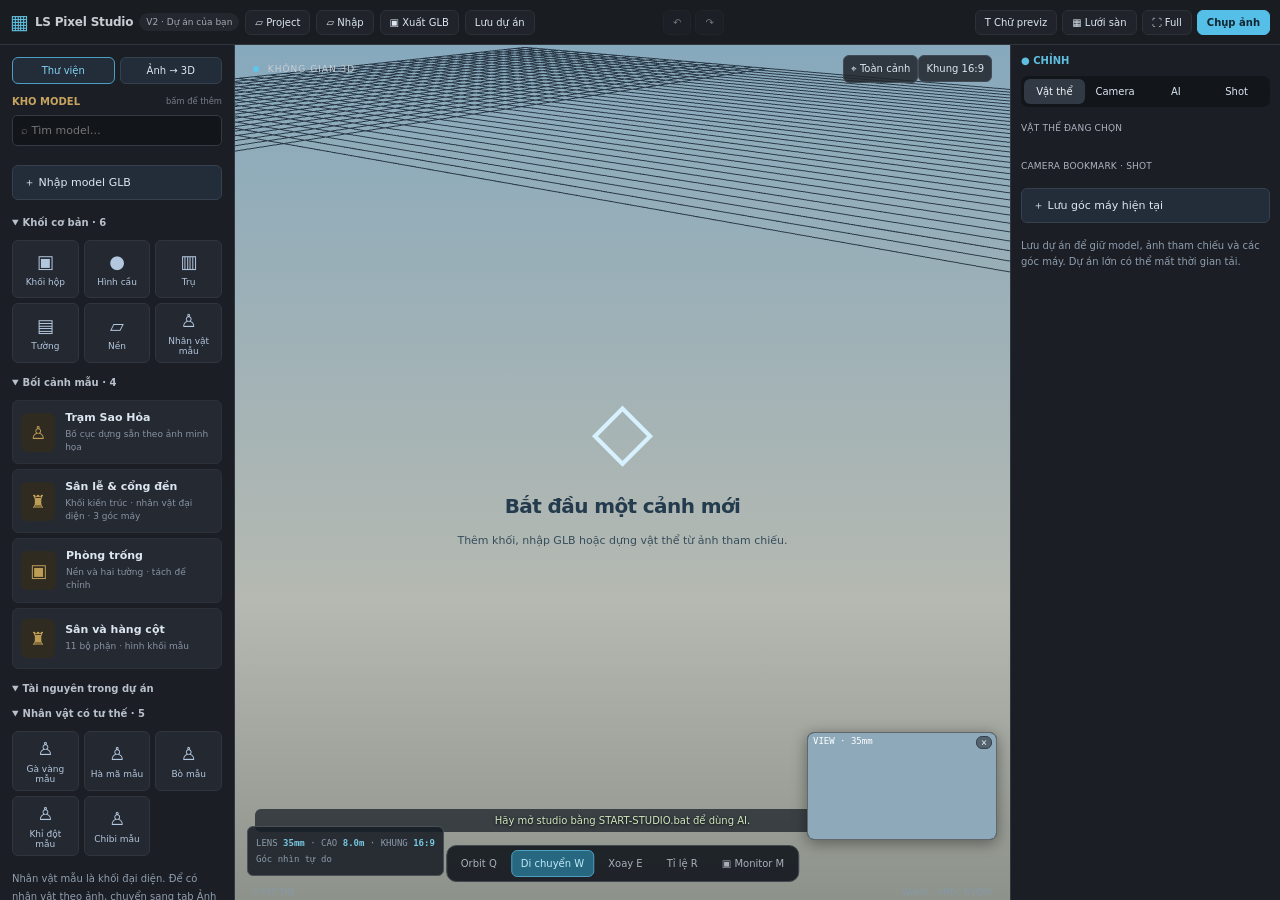
==== commit 9499f7c1: "V2: add editable scene plans and poseable representative characters" ====
--- a/scene-studio/index.html
+++ b/scene-studio/index.html
@@ -1,7 +1,7 @@
-<!doctype html><html lang="vi"><head><meta charset="utf-8"><meta name="viewport" content="width=device-width, initial-scale=1"><title>LS Pixel Studio V1</title><link rel="stylesheet" href="style.css"><script type="importmap">{"imports":{"three":"./vendor/three.module.js"}}</script></head><body>
-<header><b class="logo">▦</b><strong>LS Pixel Studio</strong><span class="project-badge">V1 · Dự án của bạn</span><button id="open">▱ Project</button><button id="import-top">▱ Nhập</button><button id="export">▣ Xuất GLB</button><button id="save">Lưu dự án</button><div class="history"><button id="undo" disabled title="Hoàn tác cảnh">↶</button><button id="redo" disabled title="Làm lại cảnh">↷</button></div><div class="header-actions"><button id="labels">T Chữ previz</button><button id="grid">▦ Lưới sàn</button><button id="fullscreen">⛶ Full</button><button id="shot" class="accent">Chụp ảnh</button></div></header>
-<main><aside class="left"><nav><button id="tab-assets" class="active">Thư viện</button><button id="tab-ref">Ảnh → 3D</button></nav><section id="assets"><div class="library-heading">KHO MODEL <small>bấm để thêm</small></div><input id="asset-search" placeholder="⌕ Tìm model…" aria-label="Tìm model"><button id="import-model" class="wide">＋ Nhập model GLB</button><details open><summary>Khối cơ bản · 6</summary><div id="primitives" class="tiles"><button data-shape="box">▣<span>Khối hộp</span></button><button data-shape="sphere">●<span>Hình cầu</span></button><button data-shape="cylinder">▥<span>Trụ</span></button><button data-shape="wall">▤<span>Tường</span></button><button data-shape="floor">▱<span>Nền</span></button><button data-shape="person">♙<span>Nhân vật mẫu</span></button></div></details><details open><summary>Bối cảnh mẫu · 3</summary><button id="temple" class="asset-card"><b>♜</b><span>Sân lễ & cổng đền<small>Khối kiến trúc · nhân vật đại diện · 3 góc máy</small></span></button><button id="room" class="asset-card"><b>▣</b><span>Phòng trống<small>Nền và hai tường · tách để chỉnh</small></span></button><button id="courtyard" class="asset-card"><b>♜</b><span>Sân và hàng cột<small>11 bộ phận · hình khối mẫu</small></span></button></details><details open><summary>Tài nguyên trong dự án</summary><div id="user-assets"><p class="hint">Model GLB nhập và kết quả AI được lưu trong dự án.</p></div></details><p class="hint">Nhân vật mẫu là khối đại diện. Để có nhân vật theo ảnh, chuyển sang tab Ảnh → 3D.</p></section>
-<section id="references" hidden><div class="eyebrow">THAM CHIẾU CỦA BẠN</div><h2>Từ ảnh, vào cảnh.</h2><label class="upload">＋ Chọn ảnh tham chiếu<input id="reference-file" type="file" accept="image/png,image/jpeg,image/webp"></label><div id="crop-area"><canvas id="reference-canvas" width="250" height="180"></canvas><div id="ref-placeholder">Ảnh xuất hiện tại đây</div></div><p class="hint">Kéo trên ảnh để khoanh một nhân vật hoặc một đồ vật. Bấm “Toàn ảnh” để bỏ vùng chọn.</p><button id="whole" class="wide">Toàn ảnh</button><label>Loại ảnh<select id="reference-kind"><option value="character">Nhân vật / đồ vật</option><option value="scene">Bối cảnh nhiều vật thể</option></select></label><p id="kind-help" class="hint">AI dựng một vật thể; phần khuất do AI ước lượng. Lần đầu tải model nhiều GB.</p><label>Cấu hình AI<select id="ai-quality"><option value="low">Tiết kiệm · CPU / RX 580</option><option value="medium">Chi tiết hơn · tốn RAM</option></select></label><button id="generate" class="wide accent">Dựng nhân vật / đồ vật bằng AI</button><progress id="ai-progress" hidden></progress><button id="place-reference" class="wide">Đặt ảnh thành bảng tham chiếu 2D</button><p class="hint">Bảng tham chiếu chỉ là ảnh phẳng, không phải model AI. Chế độ bối cảnh xử lý toàn ảnh bằng AI độ sâu + tách vật thể. Nền là bề mặt nhìn thấy; AI không khôi phục được chính xác vùng bị che.</p></section></aside>
+<!doctype html><html lang="vi"><head><meta charset="utf-8"><meta name="viewport" content="width=device-width, initial-scale=1"><title>LS Pixel Studio V2</title><link rel="stylesheet" href="style.css"><script type="importmap">{"imports":{"three":"./vendor/three.module.js"}}</script></head><body>
+<header><b class="logo">▦</b><strong>LS Pixel Studio</strong><span class="project-badge">V2 · Dự án của bạn</span><button id="open">▱ Project</button><button id="import-top">▱ Nhập</button><button id="export">▣ Xuất GLB</button><button id="save">Lưu dự án</button><div class="history"><button id="undo" disabled title="Hoàn tác cảnh">↶</button><button id="redo" disabled title="Làm lại cảnh">↷</button></div><div class="header-actions"><button id="labels">T Chữ previz</button><button id="grid">▦ Lưới sàn</button><button id="fullscreen">⛶ Full</button><button id="shot" class="accent">Chụp ảnh</button></div></header>
+<main><aside class="left"><nav><button id="tab-assets" class="active">Thư viện</button><button id="tab-ref">Ảnh → 3D</button></nav><section id="assets"><div class="library-heading">KHO MODEL <small>bấm để thêm</small></div><input id="asset-search" placeholder="⌕ Tìm model…" aria-label="Tìm model"><button id="import-model" class="wide">＋ Nhập model GLB</button><details open><summary>Khối cơ bản · 6</summary><div id="primitives" class="tiles"><button data-shape="box">▣<span>Khối hộp</span></button><button data-shape="sphere">●<span>Hình cầu</span></button><button data-shape="cylinder">▥<span>Trụ</span></button><button data-shape="wall">▤<span>Tường</span></button><button data-shape="floor">▱<span>Nền</span></button><button data-shape="person">♙<span>Nhân vật mẫu</span></button></div></details><details open><summary>Bối cảnh mẫu · 4</summary><button id="mars-demo" class="asset-card"><b>♙</b><span>Trạm Sao Hỏa<small>Bố cục dựng sẵn theo ảnh minh họa</small></span></button><button id="temple" class="asset-card"><b>♜</b><span>Sân lễ & cổng đền<small>Khối kiến trúc · nhân vật đại diện · 3 góc máy</small></span></button><button id="room" class="asset-card"><b>▣</b><span>Phòng trống<small>Nền và hai tường · tách để chỉnh</small></span></button><button id="courtyard" class="asset-card"><b>♜</b><span>Sân và hàng cột<small>11 bộ phận · hình khối mẫu</small></span></button></details><details open><summary>Tài nguyên trong dự án</summary><div id="user-assets"><p class="hint">Model GLB nhập và kết quả AI được lưu trong dự án.</p></div></details><details open><summary>Nhân vật có tư thế · 5</summary><div id="avatar-library" class="tiles"><button data-avatar="chick">♙<span>Gà vàng mẫu</span></button><button data-avatar="hippo">♙<span>Hà mã mẫu</span></button><button data-avatar="cow">♙<span>Bò mẫu</span></button><button data-avatar="gorilla">♙<span>Khỉ đột mẫu</span></button><button data-avatar="chibi">♙<span>Chibi mẫu</span></button></div></details><p class="hint">Nhân vật mẫu là khối đại diện. Để có nhân vật theo ảnh, chuyển sang tab Ảnh → 3D.</p></section>
+<section id="references" hidden><div class="eyebrow">THAM CHIẾU CỦA BẠN</div><h2>Từ ảnh, vào cảnh.</h2><button id="import-plan" class="wide">＋ Nhập bố cục JSON do AI viết</button><p class="hint">Có thể dùng cảnh được viết theo ảnh trong cuộc trò chuyện, không cần Ollama. Chọn file JSON bố cục, không phải file dự án .ls3d.</p><label class="upload">＋ Chọn ảnh tham chiếu<input id="reference-file" type="file" accept="image/png,image/jpeg,image/webp"></label><div id="crop-area"><canvas id="reference-canvas" width="250" height="180"></canvas><div id="ref-placeholder">Ảnh xuất hiện tại đây</div></div><p class="hint">Kéo trên ảnh để khoanh một nhân vật hoặc một đồ vật. Bấm “Toàn ảnh” để bỏ vùng chọn.</p><button id="whole" class="wide">Toàn ảnh</button><label>Loại ảnh<select id="reference-kind"><option value="proxy">Bối cảnh mô phỏng theo bố cục</option><option value="avatar">Nhân vật mô phỏng có tư thế · Ollama</option><option value="character">Một nhân vật / đồ vật</option><option value="scene">Mesh độ sâu · thử nghiệm</option></select></label><p id="kind-help" class="hint">AI dựng một vật thể; phần khuất do AI ước lượng. Lần đầu tải model nhiều GB.</p><label>Cấu hình AI<select id="ai-quality"><option value="low">Tiết kiệm · CPU / RX 580</option><option value="medium">Chi tiết hơn · tốn RAM</option></select></label><button id="generate" class="wide accent">Dựng nhân vật / đồ vật bằng AI</button><progress id="ai-progress" hidden></progress><button id="place-reference" class="wide">Đặt ảnh thành bảng tham chiếu 2D</button><p class="hint">Bảng tham chiếu chỉ là ảnh phẳng, không phải model AI. Chế độ bố cục tạo khối đại diện từ phân tích ảnh bằng Ollama; không giữ đúng chi tiết gốc. Mesh độ sâu là luồng thử nghiệm riêng.</p></section></aside>
 <section id="viewport"><div class="view-top"><span><i></i> KHÔNG GIAN 3D</span><div><button id="home">⌖ Toàn cảnh</button><button id="camera-mode">Khung 16:9</button></div></div><div id="empty-hint"><span>◇</span><h2>Bắt đầu một cảnh mới</h2><p>Thêm khối, nhập GLB hoặc dựng vật thể từ ảnh tham chiếu.</p></div><div id="camera-guide" hidden></div><div id="toast" role="status" aria-live="polite">Kéo để xoay · Cuộn để thu phóng · Chuột phải để di chuyển</div><div class="toolbar"><button id="orbit" class="active">Orbit Q</button><button id="translate">Di chuyển W</button><button id="rotate">Xoay E</button><button id="scale">Tỉ lệ R</button><button id="monitor-toggle">▣ Monitor M</button></div><div id="monitor"><div>VIEW · <span id="monitor-lens">35 mm</span><button id="monitor-close" title="Ẩn monitor">×</button></div><canvas id="monitor-canvas"></canvas></div><div id="lens-hud">LENS <b id="hud-lens">35mm</b> · CAO <b id="hud-height">8m</b> · KHUNG <b>16:9</b><br><span id="hud-angle">Góc nhìn tự do</span></div><div class="view-footer"><span id="object-count">0 VẬT THỂ</span><span>WebGL · AMD / NVIDIA</span></div></section>
-<aside class="right"><div class="inspector-heading">● CHỈNH</div><nav class="inspector-tabs"><button data-panel="object" class="active">Vật thể</button><button data-panel="camera">Camera</button><button data-panel="ai">AI</button><button data-panel="shot">Shot</button></nav><section id="panel-object"><div class="section-title">VẬT THỂ ĐANG CHỌN</div><div id="hierarchy"></div><section id="properties" hidden><label>Tên vật thể<input id="object-name" maxlength="80"></label><label>Tên tiếng Anh cho AI (tùy chọn)<input id="english-name" placeholder="vd: yellow chicken"></label><label>Màu khối<input id="object-color" type="color" value="#a8b4c2"></label><div class="section-title">VỊ TRÍ · ĐƠN VỊ CẢNH</div><div class="xyz"><label>X<input id="px" type="number" step="0.1"></label><label>Y<input id="py" type="number" step="0.1"></label><label>Z<input id="pz" type="number" step="0.1"></label></div><div class="section-title">XOAY · ĐỘ</div><div class="xyz"><label>X<input id="rx" type="number" step="5"></label><label>Y<input id="ry" type="number" step="5"></label><label>Z<input id="rz" type="number" step="5"></label></div><div class="section-title">TỈ LỆ</div><div class="xyz"><label>X<input id="sx" type="number" step="0.1" min="0.01"></label><label>Y<input id="sy" type="number" step="0.1" min="0.01"></label><label>Z<input id="sz" type="number" step="0.1" min="0.01"></label></div><label class="check"><input type="checkbox" id="show-label"> Hiện nhãn tên trong ảnh chụp</label><button id="ungroup" class="wide">Tách nhóm thành vật thể riêng</button><div class="row"><button id="duplicate">Nhân bản</button><button id="delete" class="danger">Xóa</button></div></section></section><section id="panel-camera" hidden><div class="section-title">ÁNH SÁNG & CAMERA</div><label>Hướng nắng<input id="sun" type="range" min="0" max="360" value="45"></label><label>Tiêu cự <output id="lens-value">35 mm</output><input id="lens" type="range" min="18" max="100" value="35"></label></section><section id="panel-ai" hidden></section><section id="panel-shot" hidden><p class="hint">Chọn góc máy đã lưu, rồi chụp ảnh để làm storyboard hoặc ảnh tham chiếu cho AI.</p></section><div class="section-title">CAMERA BOOKMARK · SHOT</div><button id="bookmark" class="wide">＋ Lưu góc máy hiện tại</button><div id="bookmarks"></div><p class="hint">Lưu dự án để giữ model, ảnh tham chiếu và các góc máy. Dự án lớn có thể mất thời gian tải.</p></aside></main>
-<input id="model-file" type="file" accept=".glb" hidden><input id="project-file" type="file" accept=".json,.ls3d" hidden><script type="module" src="app.js"></script></body></html>
+<aside class="right"><div class="inspector-heading">● CHỈNH</div><nav class="inspector-tabs"><button data-panel="object" class="active">Vật thể</button><button data-panel="camera">Camera</button><button data-panel="ai">AI</button><button data-panel="shot">Shot</button></nav><section id="panel-object"><div class="section-title">VẬT THỂ ĐANG CHỌN</div><div id="hierarchy"></div><section id="properties" hidden><label>Tên vật thể<input id="object-name" maxlength="80"></label><label>Tên tiếng Anh cho AI (tùy chọn)<input id="english-name" placeholder="vd: yellow chicken"></label><label>Màu khối<input id="object-color" type="color" value="#a8b4c2"></label><div class="section-title">VỊ TRÍ · ĐƠN VỊ CẢNH</div><div class="xyz"><label>X<input id="px" type="number" step="0.1"></label><label>Y<input id="py" type="number" step="0.1"></label><label>Z<input id="pz" type="number" step="0.1"></label></div><div class="section-title">XOAY · ĐỘ</div><div class="xyz"><label>X<input id="rx" type="number" step="5"></label><label>Y<input id="ry" type="number" step="5"></label><label>Z<input id="rz" type="number" step="5"></label></div><div class="section-title">TỈ LỆ</div><div class="xyz"><label>X<input id="sx" type="number" step="0.1" min="0.01"></label><label>Y<input id="sy" type="number" step="0.1" min="0.01"></label><label>Z<input id="sz" type="number" step="0.1" min="0.01"></label></div><section id="pose-panel" hidden><div class="section-title">TƯ THẾ NHÂN VẬT MÔ PHỎNG</div><select id="pose-preset"><option value="stand">Đứng</option><option value="sit">Ngồi</option><option value="crouch">Ngồi xổm</option></select><label>Cúi thân<input id="pose-body" type="range" min="-60" max="60" value="0"></label><label>Gập hông<input id="pose-thigh" type="range" min="-100" max="30" value="0"></label><label>Gập gối<input id="pose-knee" type="range" min="0" max="140" value="0"></label><label>Đưa tay<input id="pose-arm" type="range" min="-160" max="60" value="0"></label><label>Gập khuỷu<input id="pose-elbow" type="range" min="-130" max="0" value="0"></label><p class="hint">Chỉ model đại diện có khớp. Mesh TripoSR chưa có rig tự động.</p></section><label class="check"><input type="checkbox" id="show-label"> Hiện nhãn tên trong ảnh chụp</label><button id="ungroup" class="wide">Tách nhóm thành vật thể riêng</button><div class="row"><button id="duplicate">Nhân bản</button><button id="delete" class="danger">Xóa</button></div></section></section><section id="panel-camera" hidden><div class="section-title">ÁNH SÁNG & CAMERA</div><label>Hướng nắng<input id="sun" type="range" min="0" max="360" value="45"></label><label>Tiêu cự <output id="lens-value">35 mm</output><input id="lens" type="range" min="18" max="100" value="35"></label></section><section id="panel-ai" hidden></section><section id="panel-shot" hidden><p class="hint">Chọn góc máy đã lưu, rồi chụp ảnh để làm storyboard hoặc ảnh tham chiếu cho AI.</p></section><div class="section-title">CAMERA BOOKMARK · SHOT</div><button id="bookmark" class="wide">＋ Lưu góc máy hiện tại</button><div id="bookmarks"></div><p class="hint">Lưu dự án để giữ model, ảnh tham chiếu và các góc máy. Dự án lớn có thể mất thời gian tải.</p></aside></main>
+<input id="plan-file" type="file" accept=".json" hidden><input id="model-file" type="file" accept=".glb" hidden><input id="project-file" type="file" accept=".json,.ls3d" hidden><script type="module" src="app.js"></script></body></html>
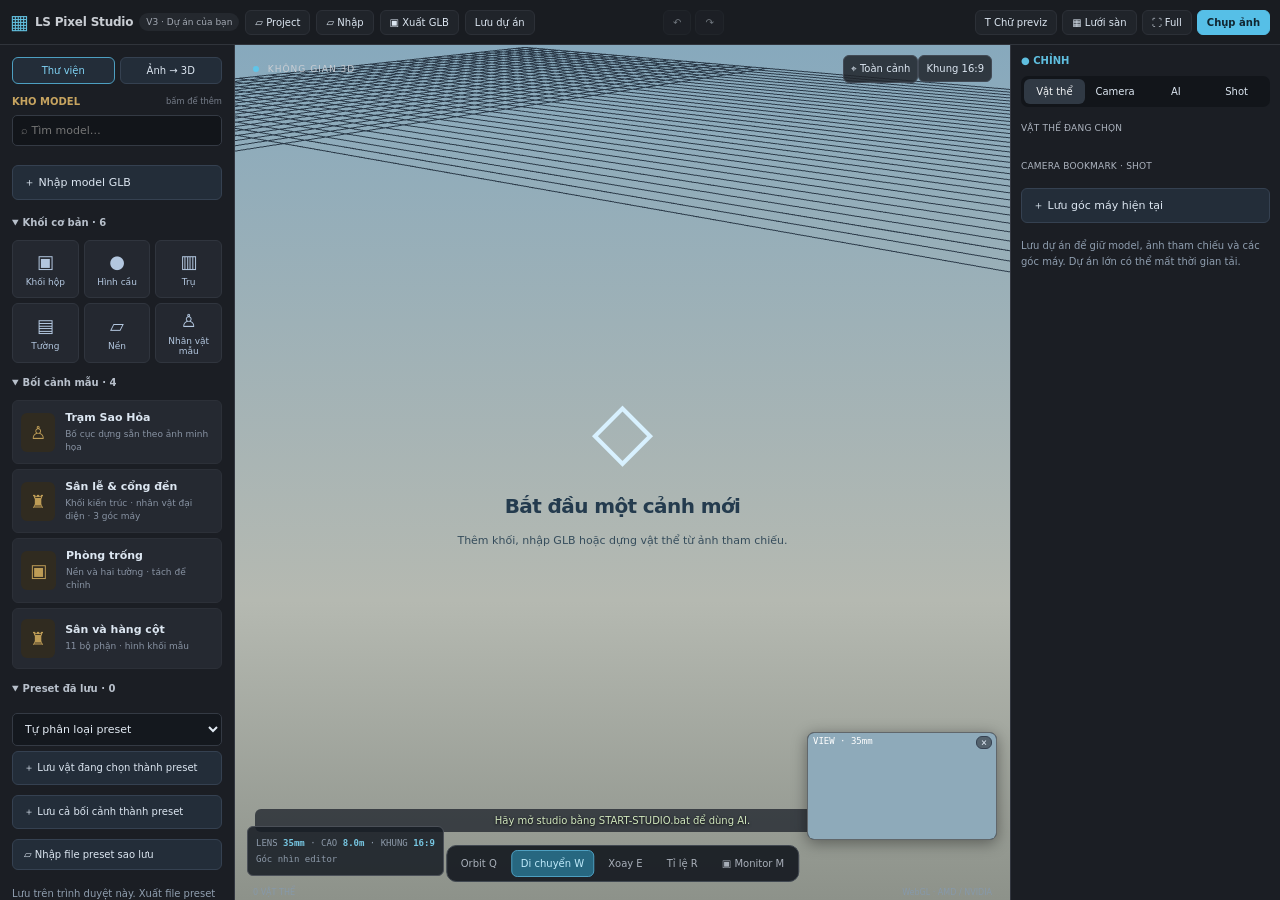
==== commit f037de66: "V3: persist presets, recognize pose rigs and add static camera storyboard workflow" ====
--- a/scene-studio/index.html
+++ b/scene-studio/index.html
@@ -1,7 +1,7 @@
-<!doctype html><html lang="vi"><head><meta charset="utf-8"><meta name="viewport" content="width=device-width, initial-scale=1"><title>LS Pixel Studio V2</title><link rel="stylesheet" href="style.css"><script type="importmap">{"imports":{"three":"./vendor/three.module.js"}}</script></head><body>
-<header><b class="logo">▦</b><strong>LS Pixel Studio</strong><span class="project-badge">V2 · Dự án của bạn</span><button id="open">▱ Project</button><button id="import-top">▱ Nhập</button><button id="export">▣ Xuất GLB</button><button id="save">Lưu dự án</button><div class="history"><button id="undo" disabled title="Hoàn tác cảnh">↶</button><button id="redo" disabled title="Làm lại cảnh">↷</button></div><div class="header-actions"><button id="labels">T Chữ previz</button><button id="grid">▦ Lưới sàn</button><button id="fullscreen">⛶ Full</button><button id="shot" class="accent">Chụp ảnh</button></div></header>
-<main><aside class="left"><nav><button id="tab-assets" class="active">Thư viện</button><button id="tab-ref">Ảnh → 3D</button></nav><section id="assets"><div class="library-heading">KHO MODEL <small>bấm để thêm</small></div><input id="asset-search" placeholder="⌕ Tìm model…" aria-label="Tìm model"><button id="import-model" class="wide">＋ Nhập model GLB</button><details open><summary>Khối cơ bản · 6</summary><div id="primitives" class="tiles"><button data-shape="box">▣<span>Khối hộp</span></button><button data-shape="sphere">●<span>Hình cầu</span></button><button data-shape="cylinder">▥<span>Trụ</span></button><button data-shape="wall">▤<span>Tường</span></button><button data-shape="floor">▱<span>Nền</span></button><button data-shape="person">♙<span>Nhân vật mẫu</span></button></div></details><details open><summary>Bối cảnh mẫu · 4</summary><button id="mars-demo" class="asset-card"><b>♙</b><span>Trạm Sao Hỏa<small>Bố cục dựng sẵn theo ảnh minh họa</small></span></button><button id="temple" class="asset-card"><b>♜</b><span>Sân lễ & cổng đền<small>Khối kiến trúc · nhân vật đại diện · 3 góc máy</small></span></button><button id="room" class="asset-card"><b>▣</b><span>Phòng trống<small>Nền và hai tường · tách để chỉnh</small></span></button><button id="courtyard" class="asset-card"><b>♜</b><span>Sân và hàng cột<small>11 bộ phận · hình khối mẫu</small></span></button></details><details open><summary>Tài nguyên trong dự án</summary><div id="user-assets"><p class="hint">Model GLB nhập và kết quả AI được lưu trong dự án.</p></div></details><details open><summary>Nhân vật có tư thế · 5</summary><div id="avatar-library" class="tiles"><button data-avatar="chick">♙<span>Gà vàng mẫu</span></button><button data-avatar="hippo">♙<span>Hà mã mẫu</span></button><button data-avatar="cow">♙<span>Bò mẫu</span></button><button data-avatar="gorilla">♙<span>Khỉ đột mẫu</span></button><button data-avatar="chibi">♙<span>Chibi mẫu</span></button></div></details><p class="hint">Nhân vật mẫu là khối đại diện. Để có nhân vật theo ảnh, chuyển sang tab Ảnh → 3D.</p></section>
+<!doctype html><html lang="vi"><head><meta charset="utf-8"><meta name="viewport" content="width=device-width, initial-scale=1"><title>LS Pixel Studio V3</title><link rel="stylesheet" href="style.css"><script type="importmap">{"imports":{"three":"./vendor/three.module.js"}}</script></head><body>
+<header><b class="logo">▦</b><strong>LS Pixel Studio</strong><span class="project-badge">V3 · Dự án của bạn</span><button id="open">▱ Project</button><button id="import-top">▱ Nhập</button><button id="export">▣ Xuất GLB</button><button id="save">Lưu dự án</button><div class="history"><button id="undo" disabled title="Hoàn tác cảnh">↶</button><button id="redo" disabled title="Làm lại cảnh">↷</button></div><div class="header-actions"><button id="labels">T Chữ previz</button><button id="grid">▦ Lưới sàn</button><button id="fullscreen">⛶ Full</button><button id="shot" class="accent">Chụp ảnh</button></div></header>
+<main><aside class="left"><nav><button id="tab-assets" class="active">Thư viện</button><button id="tab-ref">Ảnh → 3D</button></nav><section id="assets"><div class="library-heading">KHO MODEL <small>bấm để thêm</small></div><input id="asset-search" placeholder="⌕ Tìm model…" aria-label="Tìm model"><button id="import-model" class="wide">＋ Nhập model GLB</button><details open><summary>Khối cơ bản · 6</summary><div id="primitives" class="tiles"><button data-shape="box">▣<span>Khối hộp</span></button><button data-shape="sphere">●<span>Hình cầu</span></button><button data-shape="cylinder">▥<span>Trụ</span></button><button data-shape="wall">▤<span>Tường</span></button><button data-shape="floor">▱<span>Nền</span></button><button data-shape="person">♙<span>Nhân vật mẫu</span></button></div></details><details open><summary>Bối cảnh mẫu · 4</summary><button id="mars-demo" class="asset-card"><b>♙</b><span>Trạm Sao Hỏa<small>Bố cục dựng sẵn theo ảnh minh họa</small></span></button><button id="temple" class="asset-card"><b>♜</b><span>Sân lễ & cổng đền<small>Khối kiến trúc · nhân vật đại diện · 3 góc máy</small></span></button><button id="room" class="asset-card"><b>▣</b><span>Phòng trống<small>Nền và hai tường · tách để chỉnh</small></span></button><button id="courtyard" class="asset-card"><b>♜</b><span>Sân và hàng cột<small>11 bộ phận · hình khối mẫu</small></span></button></details><details open id="preset-section"><summary>Preset đã lưu · <span id="preset-count">0</span></summary><select id="preset-kind" aria-label="Loại preset"><option value="auto">Tự phân loại preset</option><option value="character">Nhân vật</option><option value="scene">Bối cảnh</option><option value="object">Đồ vật</option></select><button id="save-preset" class="wide">＋ Lưu vật đang chọn thành preset</button><button id="save-scene-preset" class="wide">＋ Lưu cả bối cảnh thành preset</button><button id="import-preset" class="wide">▱ Nhập file preset sao lưu</button><div id="preset-list"></div><p class="hint">Lưu trên trình duyệt này. Xuất file preset để giữ bản sao khi đổi máy hoặc xóa dữ liệu trình duyệt.</p></details><details open><summary>Tài nguyên trong dự án</summary><div id="user-assets"><p class="hint">Model GLB nhập và kết quả AI được lưu trong dự án.</p></div></details><details open><summary>Nhân vật có tư thế · 5</summary><div id="avatar-library" class="tiles"><button data-avatar="chick">♙<span>Gà vàng mẫu</span></button><button data-avatar="hippo">♙<span>Hà mã mẫu</span></button><button data-avatar="cow">♙<span>Bò mẫu</span></button><button data-avatar="gorilla">♙<span>Khỉ đột mẫu</span></button><button data-avatar="chibi">♙<span>Chibi mẫu</span></button></div></details><p class="hint">Nhân vật mẫu là khối đại diện. Để có nhân vật theo ảnh, chuyển sang tab Ảnh → 3D.</p></section>
 <section id="references" hidden><div class="eyebrow">THAM CHIẾU CỦA BẠN</div><h2>Từ ảnh, vào cảnh.</h2><button id="import-plan" class="wide">＋ Nhập bố cục JSON do AI viết</button><p class="hint">Có thể dùng cảnh được viết theo ảnh trong cuộc trò chuyện, không cần Ollama. Chọn file JSON bố cục, không phải file dự án .ls3d.</p><label class="upload">＋ Chọn ảnh tham chiếu<input id="reference-file" type="file" accept="image/png,image/jpeg,image/webp"></label><div id="crop-area"><canvas id="reference-canvas" width="250" height="180"></canvas><div id="ref-placeholder">Ảnh xuất hiện tại đây</div></div><p class="hint">Kéo trên ảnh để khoanh một nhân vật hoặc một đồ vật. Bấm “Toàn ảnh” để bỏ vùng chọn.</p><button id="whole" class="wide">Toàn ảnh</button><label>Loại ảnh<select id="reference-kind"><option value="proxy">Bối cảnh mô phỏng theo bố cục</option><option value="avatar">Nhân vật mô phỏng có tư thế · Ollama</option><option value="character">Một nhân vật / đồ vật</option><option value="scene">Mesh độ sâu · thử nghiệm</option></select></label><p id="kind-help" class="hint">AI dựng một vật thể; phần khuất do AI ước lượng. Lần đầu tải model nhiều GB.</p><label>Cấu hình AI<select id="ai-quality"><option value="low">Tiết kiệm · CPU / RX 580</option><option value="medium">Chi tiết hơn · tốn RAM</option></select></label><button id="generate" class="wide accent">Dựng nhân vật / đồ vật bằng AI</button><progress id="ai-progress" hidden></progress><button id="place-reference" class="wide">Đặt ảnh thành bảng tham chiếu 2D</button><p class="hint">Bảng tham chiếu chỉ là ảnh phẳng, không phải model AI. Chế độ bố cục tạo khối đại diện từ phân tích ảnh bằng Ollama; không giữ đúng chi tiết gốc. Mesh độ sâu là luồng thử nghiệm riêng.</p></section></aside>
-<section id="viewport"><div class="view-top"><span><i></i> KHÔNG GIAN 3D</span><div><button id="home">⌖ Toàn cảnh</button><button id="camera-mode">Khung 16:9</button></div></div><div id="empty-hint"><span>◇</span><h2>Bắt đầu một cảnh mới</h2><p>Thêm khối, nhập GLB hoặc dựng vật thể từ ảnh tham chiếu.</p></div><div id="camera-guide" hidden></div><div id="toast" role="status" aria-live="polite">Kéo để xoay · Cuộn để thu phóng · Chuột phải để di chuyển</div><div class="toolbar"><button id="orbit" class="active">Orbit Q</button><button id="translate">Di chuyển W</button><button id="rotate">Xoay E</button><button id="scale">Tỉ lệ R</button><button id="monitor-toggle">▣ Monitor M</button></div><div id="monitor"><div>VIEW · <span id="monitor-lens">35 mm</span><button id="monitor-close" title="Ẩn monitor">×</button></div><canvas id="monitor-canvas"></canvas></div><div id="lens-hud">LENS <b id="hud-lens">35mm</b> · CAO <b id="hud-height">8m</b> · KHUNG <b>16:9</b><br><span id="hud-angle">Góc nhìn tự do</span></div><div class="view-footer"><span id="object-count">0 VẬT THỂ</span><span>WebGL · AMD / NVIDIA</span></div></section>
-<aside class="right"><div class="inspector-heading">● CHỈNH</div><nav class="inspector-tabs"><button data-panel="object" class="active">Vật thể</button><button data-panel="camera">Camera</button><button data-panel="ai">AI</button><button data-panel="shot">Shot</button></nav><section id="panel-object"><div class="section-title">VẬT THỂ ĐANG CHỌN</div><div id="hierarchy"></div><section id="properties" hidden><label>Tên vật thể<input id="object-name" maxlength="80"></label><label>Tên tiếng Anh cho AI (tùy chọn)<input id="english-name" placeholder="vd: yellow chicken"></label><label>Màu khối<input id="object-color" type="color" value="#a8b4c2"></label><div class="section-title">VỊ TRÍ · ĐƠN VỊ CẢNH</div><div class="xyz"><label>X<input id="px" type="number" step="0.1"></label><label>Y<input id="py" type="number" step="0.1"></label><label>Z<input id="pz" type="number" step="0.1"></label></div><div class="section-title">XOAY · ĐỘ</div><div class="xyz"><label>X<input id="rx" type="number" step="5"></label><label>Y<input id="ry" type="number" step="5"></label><label>Z<input id="rz" type="number" step="5"></label></div><div class="section-title">TỈ LỆ</div><div class="xyz"><label>X<input id="sx" type="number" step="0.1" min="0.01"></label><label>Y<input id="sy" type="number" step="0.1" min="0.01"></label><label>Z<input id="sz" type="number" step="0.1" min="0.01"></label></div><section id="pose-panel" hidden><div class="section-title">TƯ THẾ NHÂN VẬT MÔ PHỎNG</div><select id="pose-preset"><option value="stand">Đứng</option><option value="sit">Ngồi</option><option value="crouch">Ngồi xổm</option></select><label>Cúi thân<input id="pose-body" type="range" min="-60" max="60" value="0"></label><label>Gập hông<input id="pose-thigh" type="range" min="-100" max="30" value="0"></label><label>Gập gối<input id="pose-knee" type="range" min="0" max="140" value="0"></label><label>Đưa tay<input id="pose-arm" type="range" min="-160" max="60" value="0"></label><label>Gập khuỷu<input id="pose-elbow" type="range" min="-130" max="0" value="0"></label><p class="hint">Chỉ model đại diện có khớp. Mesh TripoSR chưa có rig tự động.</p></section><label class="check"><input type="checkbox" id="show-label"> Hiện nhãn tên trong ảnh chụp</label><button id="ungroup" class="wide">Tách nhóm thành vật thể riêng</button><div class="row"><button id="duplicate">Nhân bản</button><button id="delete" class="danger">Xóa</button></div></section></section><section id="panel-camera" hidden><div class="section-title">ÁNH SÁNG & CAMERA</div><label>Hướng nắng<input id="sun" type="range" min="0" max="360" value="45"></label><label>Tiêu cự <output id="lens-value">35 mm</output><input id="lens" type="range" min="18" max="100" value="35"></label></section><section id="panel-ai" hidden></section><section id="panel-shot" hidden><p class="hint">Chọn góc máy đã lưu, rồi chụp ảnh để làm storyboard hoặc ảnh tham chiếu cho AI.</p></section><div class="section-title">CAMERA BOOKMARK · SHOT</div><button id="bookmark" class="wide">＋ Lưu góc máy hiện tại</button><div id="bookmarks"></div><p class="hint">Lưu dự án để giữ model, ảnh tham chiếu và các góc máy. Dự án lớn có thể mất thời gian tải.</p></aside></main>
-<input id="plan-file" type="file" accept=".json" hidden><input id="model-file" type="file" accept=".glb" hidden><input id="project-file" type="file" accept=".json,.ls3d" hidden><script type="module" src="app.js"></script></body></html>
+<section id="viewport"><div class="view-top"><span><i></i> KHÔNG GIAN 3D</span><div><button id="home">⌖ Toàn cảnh</button><button id="camera-mode">Khung 16:9</button></div></div><div id="empty-hint"><span>◇</span><h2>Bắt đầu một cảnh mới</h2><p>Thêm khối, nhập GLB hoặc dựng vật thể từ ảnh tham chiếu.</p></div><div id="camera-guide" hidden></div><div id="toast" role="status" aria-live="polite">Kéo để xoay · Cuộn để thu phóng · Chuột phải để di chuyển</div><div class="toolbar"><button id="orbit" class="active">Orbit Q</button><button id="translate">Di chuyển W</button><button id="rotate">Xoay E</button><button id="scale">Tỉ lệ R</button><button id="monitor-toggle">▣ Monitor M</button></div><div id="monitor"><div>VIEW · <span id="monitor-lens">35 mm</span><button id="monitor-close" title="Ẩn monitor">×</button></div><canvas id="monitor-canvas"></canvas></div><div id="lens-hud">LENS <b id="hud-lens">35mm</b> · CAO <b id="hud-height">8m</b> · KHUNG <b id="hud-aspect">16:9</b><br><span id="hud-angle">Góc nhìn tự do</span></div><div class="view-footer"><span id="object-count">0 VẬT THỂ</span><span>WebGL · AMD / NVIDIA</span></div></section>
+<aside class="right"><div class="inspector-heading">● CHỈNH</div><nav class="inspector-tabs"><button data-panel="object" class="active">Vật thể</button><button data-panel="camera">Camera</button><button data-panel="ai">AI</button><button data-panel="shot">Shot</button></nav><section id="panel-object"><div class="section-title">VẬT THỂ ĐANG CHỌN</div><div id="hierarchy"></div><section id="properties" hidden><label>Tên vật thể<input id="object-name" maxlength="80"></label><label>Tên tiếng Anh cho AI (tùy chọn)<input id="english-name" placeholder="vd: yellow chicken"></label><label>Màu khối<input id="object-color" type="color" value="#a8b4c2"></label><div class="section-title">VỊ TRÍ · ĐƠN VỊ CẢNH</div><div class="xyz"><label>X<input id="px" type="number" step="0.1"></label><label>Y<input id="py" type="number" step="0.1"></label><label>Z<input id="pz" type="number" step="0.1"></label></div><div class="section-title">XOAY · ĐỘ</div><div class="xyz"><label>X<input id="rx" type="number" step="5"></label><label>Y<input id="ry" type="number" step="5"></label><label>Z<input id="rz" type="number" step="5"></label></div><div class="section-title">TỈ LỆ</div><div class="xyz"><label>X<input id="sx" type="number" step="0.1" min="0.01"></label><label>Y<input id="sy" type="number" step="0.1" min="0.01"></label><label>Z<input id="sz" type="number" step="0.1" min="0.01"></label></div><section id="pose-panel" hidden><div class="section-title">TƯ THẾ NHÂN VẬT MÔ PHỎNG</div><select id="pose-preset"><option value="stand">Đứng</option><option value="sit">Ngồi</option><option value="crouch">Ngồi xổm</option><option value="wave">Vẫy tay</option><option value="point">Chỉ tay</option><option value="handsup">Giơ hai tay</option><option value="walk">Bước đi · dáng tĩnh</option><option value="kneel">Quỳ một gối</option></select><label>Cúi thân<input id="pose-body" type="range" min="-60" max="60" value="0"></label><label>Gập hông<input id="pose-thigh" type="range" min="-100" max="30" value="0"></label><label>Gập gối<input id="pose-knee" type="range" min="0" max="140" value="0"></label><label>Đưa tay<input id="pose-arm" type="range" min="-160" max="60" value="0"></label><label>Gập khuỷu<input id="pose-elbow" type="range" min="-130" max="0" value="0"></label><details><summary>Chỉnh riêng trái / phải và đầu</summary><label>Tay bên trái<input id="pose-leftArm" type="range" min="-180" max="90" value="0"></label><label>Tay bên phải<input id="pose-rightArm" type="range" min="-180" max="90" value="0"></label><label>Khuỷu trái<input id="pose-leftElbow" type="range" min="-140" max="0" value="0"></label><label>Khuỷu phải<input id="pose-rightElbow" type="range" min="-140" max="0" value="0"></label><label>Hông trái<input id="pose-leftThigh" type="range" min="-110" max="60" value="0"></label><label>Hông phải<input id="pose-rightThigh" type="range" min="-110" max="60" value="0"></label><label>Gối trái<input id="pose-leftKnee" type="range" min="0" max="150" value="0"></label><label>Gối phải<input id="pose-rightKnee" type="range" min="0" max="150" value="0"></label><label>Quay đầu<input id="pose-headYaw" type="range" min="-80" max="80" value="0"></label><label>Cúi/ngẩng đầu<input id="pose-headPitch" type="range" min="-45" max="45" value="0"></label><p class="hint">Trái/phải theo mặt chính diện model. Đây là dáng tĩnh, chưa có animation vẫy tay hoặc đi bộ.</p></details><p class="hint">Chỉ model đại diện có khớp. Mesh TripoSR chưa có rig tự động.</p></section><p id="pose-note" class="hint" hidden>Model chưa có khớp tương thích. Chỉ có thể di chuyển/xoay cả model; không tự gập tay chân. Nếu đang chọn cả nhóm nhiều nhân vật, chọn riêng một nhân vật trước.</p><label class="check"><input type="checkbox" id="show-label"> Hiện nhãn tên trong ảnh chụp</label><button id="ungroup" class="wide">Tách nhóm thành vật thể riêng</button><div class="row"><button id="duplicate">Nhân bản</button><button id="delete" class="danger">Xóa</button></div></section></section><section id="panel-camera" hidden><div class="section-title">CAMERA ĐỘC LẬP</div><select id="camera-list"><option value="">Chọn camera / shot</option></select><div class="row"><button id="camera-add">＋ Từ góc hiện tại</button><button id="camera-update">Cập nhật shot</button></div><label>Tên camera / shot<input id="camera-name" maxlength="120"></label><div class="row"><button id="camera-view">Xem shot</button><button id="camera-edit">Kéo camera</button></div><label class="check"><input id="camera-markers" type="checkbox"> Hiện camera trong cảnh</label><div class="section-title">VỊ TRÍ CAMERA</div><div class="xyz"><label>X<input id="cx" type="number" step="0.1"></label><label>Y<input id="cy" type="number" step="0.1"></label><label>Z<input id="cz" type="number" step="0.1"></label></div><div class="section-title">ĐIỂM NHÌN</div><div class="xyz"><label>X<input id="tx" type="number" step="0.1"></label><label>Y<input id="ty" type="number" step="0.1"></label><label>Z<input id="tz" type="number" step="0.1"></label></div><label>Ống kính<select id="lens-preset"><option>18</option><option>24</option><option selected>35</option><option>50</option><option>85</option><option>135</option><option>200</option></select></label><label>Tiêu cự (mm)<input id="focal-number" type="number" min="12" max="300" value="35"></label><input id="lens" type="range" min="12" max="300" value="35"><output id="lens-value">35 mm</output><label>Cảm biến<select id="sensor"><option value="36,24">Full frame · 36 × 24</option><option value="23.5,15.6">APS-C · 23.5 × 15.6</option><option value="17.3,13">Micro 4/3 · 17.3 × 13</option><option value="24.89,18.66">Super 35 · 24.89 × 18.66</option></select></label><p id="fov-readout" class="hint"></p><label>Hướng nắng<input id="sun" type="range" min="0" max="360" value="45"></label><p class="hint">Camera lưu riêng với góc nhìn editor. Monitor hiển thị đúng camera/khung ảnh xuất. “Cập nhật shot” ghi góc editor hiện tại vào shot.</p></section><section id="panel-ai" hidden><button id="ai-check" class="wide">Kiểm tra AI local</button><p id="ai-diagnostics" class="hint"></p></section><section id="panel-shot" hidden><label>Tỉ lệ khung hình<select id="output-aspect"><option value="1.7777777778">16:9</option><option value="1.3333333333">4:3</option><option value="2.39">2.39:1</option><option value="1">1:1</option><option value="0.5625">9:16</option></select></label><label>Độ phân giải · cạnh dài<select id="output-size"><option value="1280">1280 px</option><option value="1920" selected>1920 px</option><option value="3840">3840 px</option></select></label><label class="check"><input id="shot-caption" type="checkbox" checked> Kèm tên shot & thông số lens</label><div class="section-title">ĐẶT CAMERA BẰNG PROMPT</div><label>Chủ thể<select id="camera-subject"><option value="scene">Toàn cảnh</option></select></label><label>Chế độ<select id="camera-prompt-mode"><option value="offline">Tự động offline · quy tắc cơ bản</option><option value="ollama">AI Ollama local</option></select></label><textarea id="camera-prompt" rows="4" maxlength="3000" placeholder="Toàn cảnh 24mm; trung cảnh bên trái 50mm; cận mặt ngang mắt 85mm"></textarea><button id="camera-prompt-run" class="wide accent">Tạo các góc máy tĩnh</button><p class="hint">Offline hiểu các từ khóa góc cơ bản, không phải model AI. AI Ollama hiểu mô tả tự do hơn nhưng cần model local. Cả hai không đổi vị trí vật thể.</p><button id="export-storyboard" class="wide accent">↓ Xuất toàn bộ storyboard ZIP</button><p class="hint">ZIP gồm PNG theo thứ tự, bảng tổng hợp và thông số JSON. Tối đa 24 shot mỗi lần xuất. Dáng và bố trí cảnh dùng trạng thái hiện tại chung cho các shot.</p></section><div class="section-title">CAMERA BOOKMARK · SHOT</div><button id="bookmark" class="wide">＋ Lưu góc máy hiện tại</button><div id="bookmarks"></div><p class="hint">Lưu dự án để giữ model, ảnh tham chiếu và các góc máy. Dự án lớn có thể mất thời gian tải.</p></aside></main>
+<input id="preset-file" type="file" accept=".lspreset,.json" hidden><input id="plan-file" type="file" accept=".json" hidden><input id="model-file" type="file" accept=".glb" hidden><input id="project-file" type="file" accept=".json,.ls3d" hidden><script type="module" src="app.js"></script></body></html>
--- a/scene-studio/style.css
+++ b/scene-studio/style.css
@@ -3,3 +3,6 @@
 :root{font-size:11px;background:#171a1f;color:#c9cdd3}header{height:45px;padding:0 10px;gap:6px;background:#191c21;border-color:#30343b}header strong{font-size:12px;letter-spacing:-.2px}.logo{background:transparent;color:#61bddc;padding:0;font-size:20px}.project-badge{background:#24282e;border-radius:20px;padding:4px 7px;color:#a4aab4;font-size:9px}header button{padding:6px 9px;font-size:10px;background:#20242a;border-color:#2c3037}.header-actions{gap:5px}.history{display:flex;gap:4px;margin:auto}main{grid-template-columns:235px minmax(340px,1fr) 270px;height:calc(100vh - 45px)}aside{padding:12px;background:#1b1e24}.left,.right{border-color:#333740}.right{padding:10px}.right nav{margin-bottom:15px;gap:0;background:#12151a;border-radius:7px;padding:3px}.inspector-tabs button{padding:7px 9px;border:0;background:transparent;font-size:10px}.inspector-tabs .active{background:#303944;color:#f1f3f5!important}.inspector-heading{color:#5fbedf;font-size:10px;font-weight:700;margin-bottom:10px}.left>nav{gap:5px;margin-bottom:12px}.left>nav button{font-size:10px;padding:7px}.library-heading{color:#c7a460;font-size:10px;font-weight:700;margin-bottom:8px}.library-heading small{float:right;color:#767d89;font-weight:400}.left h2{font-size:16px}.left input#asset-search{margin:0 0 14px;padding:8px;background:#12151a}.section-title{font-size:9px;letter-spacing:.2px;margin-top:16px;color:#aeb5c0}.asset-card{display:flex;align-items:center;gap:10px;width:100%;text-align:left;padding:10px 8px;margin:5px 0;background:#252931;border-color:#2c3038;min-height:60px}.asset-card>b{background:#302b20;color:#bd9c56;border-radius:6px;padding:9px;font-size:18px}.asset-card span{font-size:11px;font-weight:650}.asset-card small{display:block;font-size:9px;color:#8893a3;font-weight:400;margin-top:4px;line-height:1.4}details{margin-bottom:14px}summary{cursor:pointer;font-weight:650;font-size:10px;color:#b8c0cb;margin:12px 0}.tiles{grid-template-columns:repeat(3,1fr);gap:5px}.tiles button{min-height:58px;font-size:18px;padding:6px;background:#242830;border-color:#30353e}.tiles span{font-size:9px}.accent{background:#56bfe7!important;border-color:#56bfe7!important;color:#102530!important}.active{border-color:#4d9fc1!important;color:#80d3f5!important}#viewport{background:linear-gradient(#87a9bd,#b5b9b1 65%,#8d928a)}.view-top{top:10px;font-size:9px}.view-top button{background:#20252bd9;border-color:#424a55}.view-top i{background:#5fc5e9}.toolbar{bottom:18px;padding:4px;border-color:#414851;background:#181c23ef}.toolbar button{background:transparent;border-color:transparent;color:#a8afb9;padding:7px 9px}.toolbar .active{background:#276780;color:#beeafa!important}.view-footer{bottom:3px;font-size:8px}#toast{bottom:68px;background:#1a2029bd;font-size:10px;padding:6px;max-height:100px;overflow:auto}#lens-hud{position:absolute;bottom:24px;left:12px;border:1px solid #4b5058;background:#171c24dc;color:#8d9aaa;padding:8px;border-radius:6px;font:9px monospace;line-height:1.8;pointer-events:none}#lens-hud b{color:#77c7e3}#monitor{position:absolute;bottom:60px;right:13px;width:190px;background:#1b2029;border:1px solid #61676b;box-shadow:0 3px 15px #0006;border-radius:7px;overflow:hidden}#monitor>div{position:absolute;top:3px;left:5px;right:4px;color:white;font:9px monospace;z-index:1}#monitor-close{float:right;padding:0 4px;font-size:10px;background:#23242a88}#monitor-canvas{display:block;width:100%;height:auto;aspect-ratio:16/9}.xyz input{padding:6px;background:#15191f;border-color:#323944}input:not([type=checkbox]),select{background:#14181e;border-color:#343a44}.bookmark-row button{background:#11151a;border-color:#292e37}.object-row button{background:#242a32;font-size:10px}.object-row .active{background:#303d49}.right #ungroup{background:#56bfe7;color:#142a37;font-weight:700}.right .hint{font-size:10px}.right p{line-height:1.6}#hierarchy{max-height:180px}.upload{border-color:#477689;background:#346e8615;color:#92cce2}.hint{font-size:10px}#empty-hint{color:#243b4e}#empty-hint>span{color:#d8f1ff}#empty-hint p{color:#364d5c}.check{font-size:10px}#references{padding-top:2px}#references h2{font-size:17px}#panel-ai #references{display:block!important}#panel-ai #crop-area{max-width:100%}
 @media(max-width:1100px){main{grid-template-columns:205px minmax(300px,1fr) 240px}.project-badge{display:none}#monitor{width:150px}#lens-hud{font-size:8px}.toolbar button{font-size:9px;padding:6px}.history{margin-left:auto;margin-right:0}}@media(max-width:800px){header{height:auto;flex-wrap:wrap;min-height:45px}.header-actions{width:auto;margin-left:auto}.history{display:none}main{height:auto;display:flex}#viewport{height:60vh;min-height:430px}.left,.right{padding:14px}.tiles{grid-template-columns:repeat(3,1fr)}#monitor{width:130px;bottom:65px}#lens-hud{bottom:70px}.toolbar{bottom:20px}#toast{bottom:150px}.right nav button{flex:1}.left .asset-card{max-width:400px}}
 #scene-labels{position:absolute;inset:0;pointer-events:none;overflow:hidden}#scene-labels span{position:absolute;transform:translate(-50%,-50%);padding:4px 7px;background:#111a24c9;color:white;border-radius:4px;font-size:11px;max-width:180px;white-space:nowrap;overflow:hidden;text-overflow:ellipsis}
+.preset-row{display:flex;gap:4px;margin:5px 0}.preset-row button{padding:7px;font-size:10px}.preset-add{flex:1;min-width:0;text-align:left;overflow:hidden;text-overflow:ellipsis;white-space:nowrap}.preset-backup{color:#79cae5}.preset-delete{color:#c99494}#preset-list{max-height:370px;overflow:auto}#preset-section>button{font-size:10px}#pose-note{color:#d3b58b;border:1px solid #66583b;border-radius:5px;padding:8px}
+#camera-prompt{width:100%;resize:vertical;background:#111820;color:#e1e9f0;border:1px solid #384351;border-radius:5px;padding:8px;font:inherit}#panel-camera .row button{font-size:9px;padding:7px}#panel-shot button{white-space:normal}#panel-camera output{float:none}#bookmarks .bookmark-row button{min-width:22px}#bookmarks .bookmark-row button:first-child{min-width:0;overflow:hidden;text-overflow:ellipsis}#panel-camera .xyz{margin-bottom:10px}
+body.rendering header,body.rendering main{pointer-events:none}body.rendering{cursor:progress}
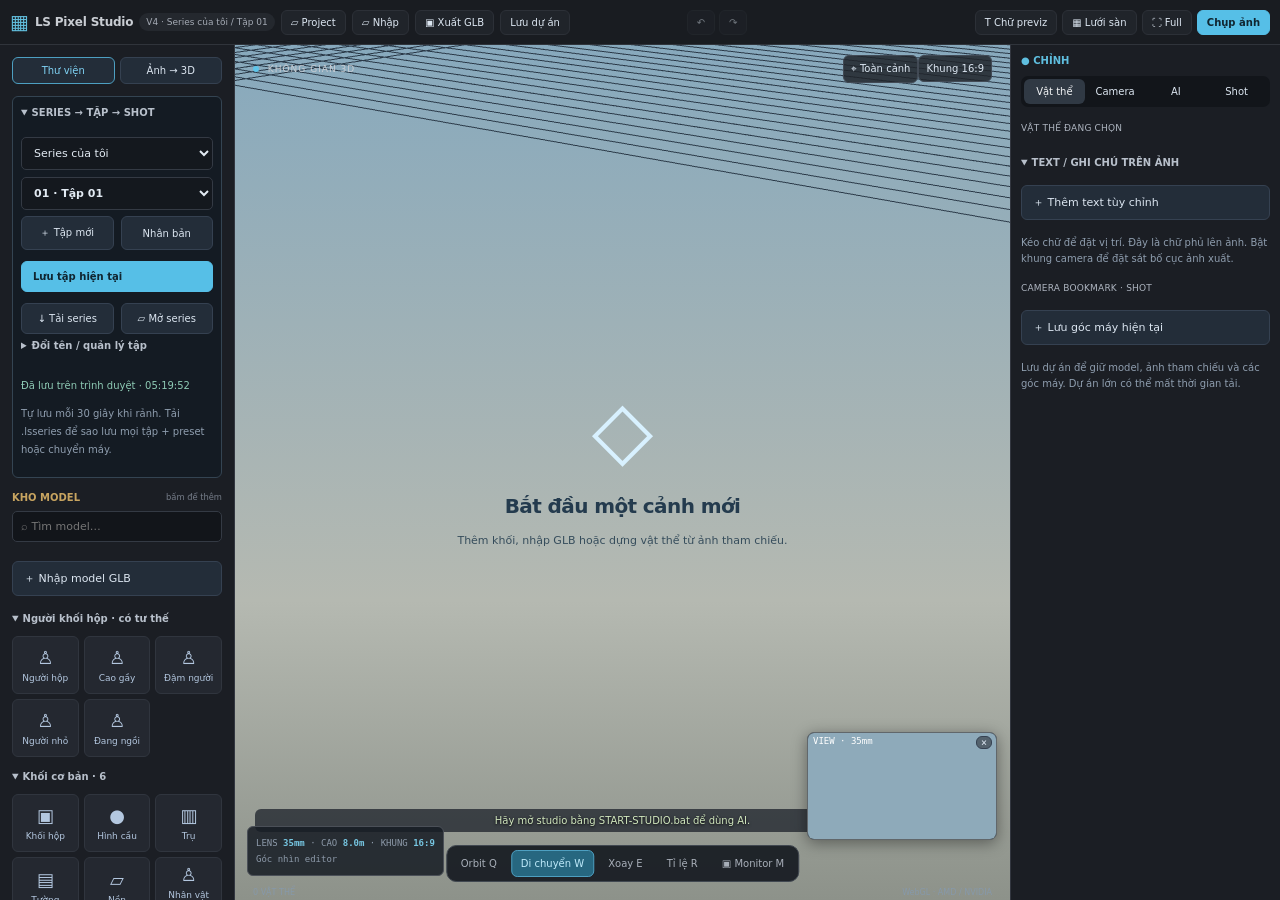
==== commit 1e6bff3c: "V4: add series episodes, per-shot prompts, text and automatic hardware setup" ====
--- a/scene-studio/index.html
+++ b/scene-studio/index.html
@@ -1,7 +1,7 @@
-<!doctype html><html lang="vi"><head><meta charset="utf-8"><meta name="viewport" content="width=device-width, initial-scale=1"><title>LS Pixel Studio V3</title><link rel="stylesheet" href="style.css"><script type="importmap">{"imports":{"three":"./vendor/three.module.js"}}</script></head><body>
-<header><b class="logo">▦</b><strong>LS Pixel Studio</strong><span class="project-badge">V3 · Dự án của bạn</span><button id="open">▱ Project</button><button id="import-top">▱ Nhập</button><button id="export">▣ Xuất GLB</button><button id="save">Lưu dự án</button><div class="history"><button id="undo" disabled title="Hoàn tác cảnh">↶</button><button id="redo" disabled title="Làm lại cảnh">↷</button></div><div class="header-actions"><button id="labels">T Chữ previz</button><button id="grid">▦ Lưới sàn</button><button id="fullscreen">⛶ Full</button><button id="shot" class="accent">Chụp ảnh</button></div></header>
-<main><aside class="left"><nav><button id="tab-assets" class="active">Thư viện</button><button id="tab-ref">Ảnh → 3D</button></nav><section id="assets"><div class="library-heading">KHO MODEL <small>bấm để thêm</small></div><input id="asset-search" placeholder="⌕ Tìm model…" aria-label="Tìm model"><button id="import-model" class="wide">＋ Nhập model GLB</button><details open><summary>Khối cơ bản · 6</summary><div id="primitives" class="tiles"><button data-shape="box">▣<span>Khối hộp</span></button><button data-shape="sphere">●<span>Hình cầu</span></button><button data-shape="cylinder">▥<span>Trụ</span></button><button data-shape="wall">▤<span>Tường</span></button><button data-shape="floor">▱<span>Nền</span></button><button data-shape="person">♙<span>Nhân vật mẫu</span></button></div></details><details open><summary>Bối cảnh mẫu · 4</summary><button id="mars-demo" class="asset-card"><b>♙</b><span>Trạm Sao Hỏa<small>Bố cục dựng sẵn theo ảnh minh họa</small></span></button><button id="temple" class="asset-card"><b>♜</b><span>Sân lễ & cổng đền<small>Khối kiến trúc · nhân vật đại diện · 3 góc máy</small></span></button><button id="room" class="asset-card"><b>▣</b><span>Phòng trống<small>Nền và hai tường · tách để chỉnh</small></span></button><button id="courtyard" class="asset-card"><b>♜</b><span>Sân và hàng cột<small>11 bộ phận · hình khối mẫu</small></span></button></details><details open id="preset-section"><summary>Preset đã lưu · <span id="preset-count">0</span></summary><select id="preset-kind" aria-label="Loại preset"><option value="auto">Tự phân loại preset</option><option value="character">Nhân vật</option><option value="scene">Bối cảnh</option><option value="object">Đồ vật</option></select><button id="save-preset" class="wide">＋ Lưu vật đang chọn thành preset</button><button id="save-scene-preset" class="wide">＋ Lưu cả bối cảnh thành preset</button><button id="import-preset" class="wide">▱ Nhập file preset sao lưu</button><div id="preset-list"></div><p class="hint">Lưu trên trình duyệt này. Xuất file preset để giữ bản sao khi đổi máy hoặc xóa dữ liệu trình duyệt.</p></details><details open><summary>Tài nguyên trong dự án</summary><div id="user-assets"><p class="hint">Model GLB nhập và kết quả AI được lưu trong dự án.</p></div></details><details open><summary>Nhân vật có tư thế · 5</summary><div id="avatar-library" class="tiles"><button data-avatar="chick">♙<span>Gà vàng mẫu</span></button><button data-avatar="hippo">♙<span>Hà mã mẫu</span></button><button data-avatar="cow">♙<span>Bò mẫu</span></button><button data-avatar="gorilla">♙<span>Khỉ đột mẫu</span></button><button data-avatar="chibi">♙<span>Chibi mẫu</span></button></div></details><p class="hint">Nhân vật mẫu là khối đại diện. Để có nhân vật theo ảnh, chuyển sang tab Ảnh → 3D.</p></section>
-<section id="references" hidden><div class="eyebrow">THAM CHIẾU CỦA BẠN</div><h2>Từ ảnh, vào cảnh.</h2><button id="import-plan" class="wide">＋ Nhập bố cục JSON do AI viết</button><p class="hint">Có thể dùng cảnh được viết theo ảnh trong cuộc trò chuyện, không cần Ollama. Chọn file JSON bố cục, không phải file dự án .ls3d.</p><label class="upload">＋ Chọn ảnh tham chiếu<input id="reference-file" type="file" accept="image/png,image/jpeg,image/webp"></label><div id="crop-area"><canvas id="reference-canvas" width="250" height="180"></canvas><div id="ref-placeholder">Ảnh xuất hiện tại đây</div></div><p class="hint">Kéo trên ảnh để khoanh một nhân vật hoặc một đồ vật. Bấm “Toàn ảnh” để bỏ vùng chọn.</p><button id="whole" class="wide">Toàn ảnh</button><label>Loại ảnh<select id="reference-kind"><option value="proxy">Bối cảnh mô phỏng theo bố cục</option><option value="avatar">Nhân vật mô phỏng có tư thế · Ollama</option><option value="character">Một nhân vật / đồ vật</option><option value="scene">Mesh độ sâu · thử nghiệm</option></select></label><p id="kind-help" class="hint">AI dựng một vật thể; phần khuất do AI ước lượng. Lần đầu tải model nhiều GB.</p><label>Cấu hình AI<select id="ai-quality"><option value="low">Tiết kiệm · CPU / RX 580</option><option value="medium">Chi tiết hơn · tốn RAM</option></select></label><button id="generate" class="wide accent">Dựng nhân vật / đồ vật bằng AI</button><progress id="ai-progress" hidden></progress><button id="place-reference" class="wide">Đặt ảnh thành bảng tham chiếu 2D</button><p class="hint">Bảng tham chiếu chỉ là ảnh phẳng, không phải model AI. Chế độ bố cục tạo khối đại diện từ phân tích ảnh bằng Ollama; không giữ đúng chi tiết gốc. Mesh độ sâu là luồng thử nghiệm riêng.</p></section></aside>
+<!doctype html><html lang="vi"><head><meta charset="utf-8"><meta name="viewport" content="width=device-width, initial-scale=1"><title>LS Pixel Studio V4</title><link rel="stylesheet" href="style.css"><script type="importmap">{"imports":{"three":"./vendor/three.module.js"}}</script></head><body>
+<header><b class="logo">▦</b><strong>LS Pixel Studio</strong><span class="project-badge">V4 · Series của bạn</span><button id="open">▱ Project</button><button id="import-top">▱ Nhập</button><button id="export">▣ Xuất GLB</button><button id="save">Lưu dự án</button><div class="history"><button id="undo" disabled title="Hoàn tác cảnh">↶</button><button id="redo" disabled title="Làm lại cảnh">↷</button></div><div class="header-actions"><button id="labels">T Chữ previz</button><button id="grid">▦ Lưới sàn</button><button id="fullscreen">⛶ Full</button><button id="shot" class="accent">Chụp ảnh</button></div></header>
+<main><aside class="left"><nav><button id="tab-assets" class="active">Thư viện</button><button id="tab-ref">Ảnh → 3D</button></nav><section id="assets"><details open id="series-section"><summary>SERIES → TẬP → SHOT</summary><select id="series-list" aria-label="Series đang làm"></select><select id="episode-list" aria-label="Tập trong series"></select><div class="row"><button id="episode-add">＋ Tập mới</button><button id="episode-copy">Nhân bản</button></div><button id="episode-save" class="wide accent">Lưu tập hiện tại</button><div class="row"><button id="series-export">↓ Tải series</button><button id="series-import">▱ Mở series</button></div><details id="series-options"><summary>Đổi tên / quản lý tập</summary><label>Tên series<input id="series-name" maxlength="120"></label><button id="series-new" class="wide">＋ Tạo series mới</button><label>Tên tập<input id="episode-name" maxlength="120"></label><div class="row"><button id="episode-up">↑ Lên trước</button><button id="episode-delete" class="danger">Xóa tập</button></div><label>Ghi chú tập<textarea id="episode-notes" maxlength="10000" rows="2"></textarea></label></details><p id="series-status" class="hint" role="status">Đang mở kho series…</p><p class="hint">Tự lưu mỗi 30 giây khi rảnh. Tải .lsseries để sao lưu mọi tập + preset hoặc chuyển máy.</p></details><div class="library-heading">KHO MODEL <small>bấm để thêm</small></div><input id="asset-search" placeholder="⌕ Tìm model…" aria-label="Tìm model"><button id="import-model" class="wide">＋ Nhập model GLB</button><details open><summary>Người khối hộp · có tư thế</summary><div id="box-library" class="tiles"><button data-box="normal">♙<span>Người hộp</span></button><button data-box="tall">♙<span>Cao gầy</span></button><button data-box="stocky">♙<span>Đậm người</span></button><button data-box="child">♙<span>Người nhỏ</span></button><button data-box="seated">♙<span>Đang ngồi</span></button></div></details><details open><summary>Khối cơ bản · 6</summary><div id="primitives" class="tiles"><button data-shape="box">▣<span>Khối hộp</span></button><button data-shape="sphere">●<span>Hình cầu</span></button><button data-shape="cylinder">▥<span>Trụ</span></button><button data-shape="wall">▤<span>Tường</span></button><button data-shape="floor">▱<span>Nền</span></button><button data-shape="person">♙<span>Nhân vật mẫu</span></button></div></details><details open><summary>Bối cảnh mẫu · 4</summary><button id="mars-demo" class="asset-card"><b>♙</b><span>Trạm Sao Hỏa<small>Bố cục dựng sẵn theo ảnh minh họa</small></span></button><button id="temple" class="asset-card"><b>♜</b><span>Sân lễ & cổng đền<small>Khối kiến trúc · nhân vật đại diện · 3 góc máy</small></span></button><button id="room" class="asset-card"><b>▣</b><span>Phòng trống<small>Nền và hai tường · tách để chỉnh</small></span></button><button id="courtyard" class="asset-card"><b>♜</b><span>Sân và hàng cột<small>11 bộ phận · hình khối mẫu</small></span></button></details><details open id="preset-section"><summary>Preset đã lưu · <span id="preset-count">0</span></summary><select id="preset-kind" aria-label="Loại preset"><option value="auto">Tự phân loại preset</option><option value="character">Nhân vật</option><option value="scene">Bối cảnh</option><option value="object">Đồ vật</option></select><button id="save-preset" class="wide">＋ Lưu vật đang chọn thành preset</button><button id="save-scene-preset" class="wide">＋ Lưu cả bối cảnh thành preset</button><button id="backup-library" class="wide">↓ Sao lưu toàn bộ preset</button><button id="import-library" class="wide">▱ Phục hồi kho preset</button><button id="import-preset" class="wide">▱ Nhập file preset sao lưu</button><div id="preset-list"></div><p class="hint">Lưu trên trình duyệt này. Xuất file preset để giữ bản sao khi đổi máy hoặc xóa dữ liệu trình duyệt.</p></details><details open><summary>Tài nguyên trong dự án</summary><div id="user-assets"><p class="hint">Model GLB nhập và kết quả AI được lưu trong dự án.</p></div></details><details open><summary>Nhân vật có tư thế · 5</summary><div id="avatar-library" class="tiles"><button data-avatar="chick">♙<span>Gà vàng mẫu</span></button><button data-avatar="hippo">♙<span>Hà mã mẫu</span></button><button data-avatar="cow">♙<span>Bò mẫu</span></button><button data-avatar="gorilla">♙<span>Khỉ đột mẫu</span></button><button data-avatar="chibi">♙<span>Chibi mẫu</span></button></div></details><p class="hint">Nhân vật mẫu là khối đại diện. Để có nhân vật theo ảnh, chuyển sang tab Ảnh → 3D.</p></section>
+<section id="references" hidden><div class="eyebrow">THAM CHIẾU CỦA BẠN</div><h2>Từ ảnh, vào cảnh.</h2><button id="import-plan" class="wide">＋ Nhập bố cục JSON do AI viết</button><p class="hint">Có thể dùng cảnh được viết theo ảnh trong cuộc trò chuyện, không cần Ollama. Chọn file JSON bố cục, không phải file dự án .ls3d.</p><label class="upload">＋ Chọn ảnh tham chiếu<input id="reference-file" type="file" accept="image/png,image/jpeg,image/webp"></label><div id="crop-area"><canvas id="reference-canvas" width="250" height="180"></canvas><div id="ref-placeholder">Ảnh xuất hiện tại đây</div></div><p class="hint">Kéo trên ảnh để khoanh một nhân vật hoặc một đồ vật. Bấm “Toàn ảnh” để bỏ vùng chọn.</p><button id="whole" class="wide">Toàn ảnh</button><label>Loại ảnh<select id="reference-kind"><option value="proxy">Bối cảnh mô phỏng theo bố cục</option><option value="avatar">Nhân vật mô phỏng có tư thế · Ollama</option><option value="character">Một nhân vật / đồ vật</option><option value="scene">Mesh độ sâu · thử nghiệm</option></select></label><p id="kind-help" class="hint">AI dựng một vật thể; phần khuất do AI ước lượng. Lần đầu tải model nhiều GB.</p><label>Cấu hình AI<select id="ai-quality"><option value="auto">Tự động theo GPU / CPU</option><option value="low">Tiết kiệm RAM / VRAM</option><option value="medium">Chi tiết hơn · tốn RAM</option></select></label><button id="generate" class="wide accent">Dựng nhân vật / đồ vật bằng AI</button><progress id="ai-progress" hidden></progress><button id="place-reference" class="wide">Đặt ảnh thành bảng tham chiếu 2D</button><p class="hint">Bảng tham chiếu chỉ là ảnh phẳng, không phải model AI. Chế độ bố cục tạo khối đại diện từ phân tích ảnh bằng Ollama; không giữ đúng chi tiết gốc. Mesh độ sâu là luồng thử nghiệm riêng.</p></section></aside>
 <section id="viewport"><div class="view-top"><span><i></i> KHÔNG GIAN 3D</span><div><button id="home">⌖ Toàn cảnh</button><button id="camera-mode">Khung 16:9</button></div></div><div id="empty-hint"><span>◇</span><h2>Bắt đầu một cảnh mới</h2><p>Thêm khối, nhập GLB hoặc dựng vật thể từ ảnh tham chiếu.</p></div><div id="camera-guide" hidden></div><div id="toast" role="status" aria-live="polite">Kéo để xoay · Cuộn để thu phóng · Chuột phải để di chuyển</div><div class="toolbar"><button id="orbit" class="active">Orbit Q</button><button id="translate">Di chuyển W</button><button id="rotate">Xoay E</button><button id="scale">Tỉ lệ R</button><button id="monitor-toggle">▣ Monitor M</button></div><div id="monitor"><div>VIEW · <span id="monitor-lens">35 mm</span><button id="monitor-close" title="Ẩn monitor">×</button></div><canvas id="monitor-canvas"></canvas></div><div id="lens-hud">LENS <b id="hud-lens">35mm</b> · CAO <b id="hud-height">8m</b> · KHUNG <b id="hud-aspect">16:9</b><br><span id="hud-angle">Góc nhìn tự do</span></div><div class="view-footer"><span id="object-count">0 VẬT THỂ</span><span>WebGL · AMD / NVIDIA</span></div></section>
-<aside class="right"><div class="inspector-heading">● CHỈNH</div><nav class="inspector-tabs"><button data-panel="object" class="active">Vật thể</button><button data-panel="camera">Camera</button><button data-panel="ai">AI</button><button data-panel="shot">Shot</button></nav><section id="panel-object"><div class="section-title">VẬT THỂ ĐANG CHỌN</div><div id="hierarchy"></div><section id="properties" hidden><label>Tên vật thể<input id="object-name" maxlength="80"></label><label>Tên tiếng Anh cho AI (tùy chọn)<input id="english-name" placeholder="vd: yellow chicken"></label><label>Màu khối<input id="object-color" type="color" value="#a8b4c2"></label><div class="section-title">VỊ TRÍ · ĐƠN VỊ CẢNH</div><div class="xyz"><label>X<input id="px" type="number" step="0.1"></label><label>Y<input id="py" type="number" step="0.1"></label><label>Z<input id="pz" type="number" step="0.1"></label></div><div class="section-title">XOAY · ĐỘ</div><div class="xyz"><label>X<input id="rx" type="number" step="5"></label><label>Y<input id="ry" type="number" step="5"></label><label>Z<input id="rz" type="number" step="5"></label></div><div class="section-title">TỈ LỆ</div><div class="xyz"><label>X<input id="sx" type="number" step="0.1" min="0.01"></label><label>Y<input id="sy" type="number" step="0.1" min="0.01"></label><label>Z<input id="sz" type="number" step="0.1" min="0.01"></label></div><section id="pose-panel" hidden><div class="section-title">TƯ THẾ NHÂN VẬT MÔ PHỎNG</div><select id="pose-preset"><option value="stand">Đứng</option><option value="sit">Ngồi</option><option value="crouch">Ngồi xổm</option><option value="wave">Vẫy tay</option><option value="point">Chỉ tay</option><option value="handsup">Giơ hai tay</option><option value="walk">Bước đi · dáng tĩnh</option><option value="kneel">Quỳ một gối</option></select><label>Cúi thân<input id="pose-body" type="range" min="-60" max="60" value="0"></label><label>Gập hông<input id="pose-thigh" type="range" min="-100" max="30" value="0"></label><label>Gập gối<input id="pose-knee" type="range" min="0" max="140" value="0"></label><label>Đưa tay<input id="pose-arm" type="range" min="-160" max="60" value="0"></label><label>Gập khuỷu<input id="pose-elbow" type="range" min="-130" max="0" value="0"></label><details><summary>Chỉnh riêng trái / phải và đầu</summary><label>Tay bên trái<input id="pose-leftArm" type="range" min="-180" max="90" value="0"></label><label>Tay bên phải<input id="pose-rightArm" type="range" min="-180" max="90" value="0"></label><label>Khuỷu trái<input id="pose-leftElbow" type="range" min="-140" max="0" value="0"></label><label>Khuỷu phải<input id="pose-rightElbow" type="range" min="-140" max="0" value="0"></label><label>Hông trái<input id="pose-leftThigh" type="range" min="-110" max="60" value="0"></label><label>Hông phải<input id="pose-rightThigh" type="range" min="-110" max="60" value="0"></label><label>Gối trái<input id="pose-leftKnee" type="range" min="0" max="150" value="0"></label><label>Gối phải<input id="pose-rightKnee" type="range" min="0" max="150" value="0"></label><label>Quay đầu<input id="pose-headYaw" type="range" min="-80" max="80" value="0"></label><label>Cúi/ngẩng đầu<input id="pose-headPitch" type="range" min="-45" max="45" value="0"></label><p class="hint">Trái/phải theo mặt chính diện model. Đây là dáng tĩnh, chưa có animation vẫy tay hoặc đi bộ.</p></details><p class="hint">Chỉ model đại diện có khớp. Mesh TripoSR chưa có rig tự động.</p></section><p id="pose-note" class="hint" hidden>Model chưa có khớp tương thích. Chỉ có thể di chuyển/xoay cả model; không tự gập tay chân. Nếu đang chọn cả nhóm nhiều nhân vật, chọn riêng một nhân vật trước.</p><label class="check"><input type="checkbox" id="show-label"> Hiện nhãn tên trong ảnh chụp</label><button id="ungroup" class="wide">Tách nhóm thành vật thể riêng</button><div class="row"><button id="duplicate">Nhân bản</button><button id="delete" class="danger">Xóa</button></div></section></section><section id="panel-camera" hidden><div class="section-title">CAMERA ĐỘC LẬP</div><select id="camera-list"><option value="">Chọn camera / shot</option></select><div class="row"><button id="camera-add">＋ Từ góc hiện tại</button><button id="camera-update">Cập nhật shot</button></div><label>Tên camera / shot<input id="camera-name" maxlength="120"></label><div class="row"><button id="camera-view">Xem shot</button><button id="camera-edit">Kéo camera</button></div><label class="check"><input id="camera-markers" type="checkbox"> Hiện camera trong cảnh</label><div class="section-title">VỊ TRÍ CAMERA</div><div class="xyz"><label>X<input id="cx" type="number" step="0.1"></label><label>Y<input id="cy" type="number" step="0.1"></label><label>Z<input id="cz" type="number" step="0.1"></label></div><div class="section-title">ĐIỂM NHÌN</div><div class="xyz"><label>X<input id="tx" type="number" step="0.1"></label><label>Y<input id="ty" type="number" step="0.1"></label><label>Z<input id="tz" type="number" step="0.1"></label></div><label>Ống kính<select id="lens-preset"><option>18</option><option>24</option><option selected>35</option><option>50</option><option>85</option><option>135</option><option>200</option></select></label><label>Tiêu cự (mm)<input id="focal-number" type="number" min="12" max="300" value="35"></label><input id="lens" type="range" min="12" max="300" value="35"><output id="lens-value">35 mm</output><label>Cảm biến<select id="sensor"><option value="36,24">Full frame · 36 × 24</option><option value="23.5,15.6">APS-C · 23.5 × 15.6</option><option value="17.3,13">Micro 4/3 · 17.3 × 13</option><option value="24.89,18.66">Super 35 · 24.89 × 18.66</option></select></label><p id="fov-readout" class="hint"></p><label>Hướng nắng<input id="sun" type="range" min="0" max="360" value="45"></label><p class="hint">Camera lưu riêng với góc nhìn editor. Monitor hiển thị đúng camera/khung ảnh xuất. “Cập nhật shot” ghi góc editor hiện tại vào shot.</p></section><section id="panel-ai" hidden><button id="ai-check" class="wide">Kiểm tra AI local</button><p id="ai-diagnostics" class="hint"></p></section><section id="panel-shot" hidden><label>Tỉ lệ khung hình<select id="output-aspect"><option value="1.7777777778">16:9</option><option value="1.3333333333">4:3</option><option value="2.39">2.39:1</option><option value="1">1:1</option><option value="0.5625">9:16</option></select></label><label>Độ phân giải · cạnh dài<select id="output-size"><option value="1280">1280 px</option><option value="1920" selected>1920 px</option><option value="3840">3840 px</option></select></label><label class="check"><input id="shot-caption" type="checkbox" checked> Kèm tên shot & thông số lens</label><div class="section-title">ĐẶT CAMERA BẰNG PROMPT</div><label>Chủ thể<select id="camera-subject"><option value="scene">Toàn cảnh</option></select></label><label>Chế độ<select id="camera-prompt-mode"><option value="offline">Tự động offline · quy tắc cơ bản</option><option value="ollama">AI Ollama local</option></select></label><textarea id="camera-prompt" rows="4" maxlength="3000" placeholder="Toàn cảnh 24mm; trung cảnh bên trái 50mm; cận mặt ngang mắt 85mm"></textarea><button id="camera-prompt-run" class="wide accent">Tạo các góc máy tĩnh</button><p class="hint">Offline hiểu các từ khóa góc cơ bản, không phải model AI. AI Ollama hiểu mô tả tự do hơn nhưng cần model local. Cả hai không đổi vị trí vật thể.</p><button id="export-storyboard" class="wide accent">↓ Xuất toàn bộ storyboard ZIP</button><p class="hint">ZIP gồm PNG theo thứ tự, bảng tổng hợp và thông số JSON. Tối đa 24 shot mỗi lần xuất. Dáng và bố trí cảnh dùng trạng thái hiện tại chung cho các shot.</p></section><div class="section-title">CAMERA BOOKMARK · SHOT</div><button id="bookmark" class="wide">＋ Lưu góc máy hiện tại</button><div id="bookmarks"></div><p class="hint">Lưu dự án để giữ model, ảnh tham chiếu và các góc máy. Dự án lớn có thể mất thời gian tải.</p></aside></main>
-<input id="preset-file" type="file" accept=".lspreset,.json" hidden><input id="plan-file" type="file" accept=".json" hidden><input id="model-file" type="file" accept=".glb" hidden><input id="project-file" type="file" accept=".json,.ls3d" hidden><script type="module" src="app.js"></script></body></html>
+<aside class="right"><div class="inspector-heading">● CHỈNH</div><nav class="inspector-tabs"><button data-panel="object" class="active">Vật thể</button><button data-panel="camera">Camera</button><button data-panel="ai">AI</button><button data-panel="shot">Shot</button></nav><section id="panel-object"><div class="section-title">VẬT THỂ ĐANG CHỌN</div><div id="hierarchy"></div><section id="properties" hidden><button id="quick-preset" class="wide accent">＋ Lưu nhân vật / vật thể thành preset</button><label>Tên vật thể<input id="object-name" maxlength="80"></label><label>Tên tiếng Anh cho AI (tùy chọn)<input id="english-name" placeholder="vd: yellow chicken"></label><label>Màu khối<input id="object-color" type="color" value="#a8b4c2"></label><div class="section-title">VỊ TRÍ · ĐƠN VỊ CẢNH</div><div class="xyz"><label>X<input id="px" type="number" step="0.1"></label><label>Y<input id="py" type="number" step="0.1"></label><label>Z<input id="pz" type="number" step="0.1"></label></div><div class="section-title">XOAY · ĐỘ</div><div class="xyz"><label>X<input id="rx" type="number" step="5"></label><label>Y<input id="ry" type="number" step="5"></label><label>Z<input id="rz" type="number" step="5"></label></div><div class="section-title">TỈ LỆ</div><div class="xyz"><label>X<input id="sx" type="number" step="0.1" min="0.01"></label><label>Y<input id="sy" type="number" step="0.1" min="0.01"></label><label>Z<input id="sz" type="number" step="0.1" min="0.01"></label></div><section id="pose-panel" hidden><div class="section-title">TƯ THẾ NHÂN VẬT MÔ PHỎNG</div><select id="pose-preset"><option value="stand">Đứng</option><option value="sit">Ngồi</option><option value="crouch">Ngồi xổm</option><option value="wave">Vẫy tay</option><option value="point">Chỉ tay</option><option value="handsup">Giơ hai tay</option><option value="walk">Bước đi · dáng tĩnh</option><option value="kneel">Quỳ một gối</option></select><label>Cúi thân<input id="pose-body" type="range" min="-60" max="60" value="0"></label><label>Gập hông<input id="pose-thigh" type="range" min="-100" max="30" value="0"></label><label>Gập gối<input id="pose-knee" type="range" min="0" max="140" value="0"></label><label>Đưa tay<input id="pose-arm" type="range" min="-160" max="60" value="0"></label><label>Gập khuỷu<input id="pose-elbow" type="range" min="-130" max="0" value="0"></label><details><summary>Chỉnh riêng trái / phải và đầu</summary><label>Tay bên trái<input id="pose-leftArm" type="range" min="-180" max="90" value="0"></label><label>Tay bên phải<input id="pose-rightArm" type="range" min="-180" max="90" value="0"></label><label>Khuỷu trái<input id="pose-leftElbow" type="range" min="-140" max="0" value="0"></label><label>Khuỷu phải<input id="pose-rightElbow" type="range" min="-140" max="0" value="0"></label><label>Hông trái<input id="pose-leftThigh" type="range" min="-110" max="60" value="0"></label><label>Hông phải<input id="pose-rightThigh" type="range" min="-110" max="60" value="0"></label><label>Gối trái<input id="pose-leftKnee" type="range" min="0" max="150" value="0"></label><label>Gối phải<input id="pose-rightKnee" type="range" min="0" max="150" value="0"></label><label>Quay đầu<input id="pose-headYaw" type="range" min="-80" max="80" value="0"></label><label>Cúi/ngẩng đầu<input id="pose-headPitch" type="range" min="-45" max="45" value="0"></label><p class="hint">Trái/phải theo mặt chính diện model. Đây là dáng tĩnh, chưa có animation vẫy tay hoặc đi bộ.</p></details><p class="hint">Chỉ model đại diện có khớp. Mesh TripoSR chưa có rig tự động.</p></section><p id="pose-note" class="hint" hidden>Model chưa có khớp tương thích. Chỉ có thể di chuyển/xoay cả model; không tự gập tay chân. Nếu đang chọn cả nhóm nhiều nhân vật, chọn riêng một nhân vật trước.</p><label class="check"><input type="checkbox" id="show-label"> Hiện nhãn tên trong ảnh chụp</label><button id="ungroup" class="wide">Tách nhóm thành vật thể riêng</button><div class="row"><button id="duplicate">Nhân bản</button><button id="delete" class="danger">Xóa</button></div></section></section><section id="panel-camera" hidden><div class="section-title">CAMERA ĐỘC LẬP</div><select id="camera-list"><option value="">Chọn camera / shot</option></select><div class="row"><button id="camera-add">＋ Từ góc hiện tại</button><button id="camera-update">Cập nhật shot</button></div><label>Tên camera / shot<input id="camera-name" maxlength="120"></label><div class="row"><button id="camera-view">Xem shot</button><button id="camera-edit">Kéo camera</button></div><label class="check"><input id="camera-markers" type="checkbox"> Hiện camera trong cảnh</label><div class="section-title">VỊ TRÍ CAMERA</div><div class="xyz"><label>X<input id="cx" type="number" step="0.1"></label><label>Y<input id="cy" type="number" step="0.1"></label><label>Z<input id="cz" type="number" step="0.1"></label></div><div class="section-title">ĐIỂM NHÌN</div><div class="xyz"><label>X<input id="tx" type="number" step="0.1"></label><label>Y<input id="ty" type="number" step="0.1"></label><label>Z<input id="tz" type="number" step="0.1"></label></div><label>Ống kính<select id="lens-preset"><option>18</option><option>24</option><option selected>35</option><option>50</option><option>85</option><option>135</option><option>200</option></select></label><label>Tiêu cự (mm)<input id="focal-number" type="number" min="12" max="300" value="35"></label><input id="lens" type="range" min="12" max="300" value="35"><output id="lens-value">35 mm</output><label>Cảm biến<select id="sensor"><option value="36,24">Full frame · 36 × 24</option><option value="23.5,15.6">APS-C · 23.5 × 15.6</option><option value="17.3,13">Micro 4/3 · 17.3 × 13</option><option value="24.89,18.66">Super 35 · 24.89 × 18.66</option></select></label><p id="fov-readout" class="hint"></p><label>Hướng nắng<input id="sun" type="range" min="0" max="360" value="45"></label><p class="hint">Camera lưu riêng với góc nhìn editor. Monitor hiển thị đúng camera/khung ảnh xuất. “Cập nhật shot” ghi góc editor hiện tại vào shot.</p></section><section id="panel-ai" hidden><button id="ai-check" class="wide">Kiểm tra AI local</button><p id="ai-diagnostics" class="hint"></p></section><section id="panel-shot" hidden><label>Tỉ lệ khung hình<select id="output-aspect"><option value="1.7777777778">16:9</option><option value="1.3333333333">4:3</option><option value="2.39">2.39:1</option><option value="1">1:1</option><option value="0.5625">9:16</option></select></label><label>Độ phân giải · cạnh dài<select id="output-size"><option value="1280">1280 px</option><option value="1920" selected>1920 px</option><option value="3840">3840 px</option></select></label><label class="check"><input id="shot-caption" type="checkbox" checked> Kèm tên shot & thông số lens</label><div class="section-title">PROMPT RIÊNG CHO SHOT ĐANG CHỌN</div><p id="shot-prompt-target" class="hint">Chọn hoặc lưu một shot trước.</p><label>Chủ thể của shot<select id="shot-subject"><option value="scene">Toàn cảnh</option></select></label><label>Chế độ<select id="shot-prompt-mode"><option value="offline">Quy tắc offline</option><option value="ollama">AI Ollama local</option></select></label><textarea id="shot-prompt" maxlength="3000" rows="3" placeholder="Cận mặt bên trái, ngang mắt, 85mm"></textarea><button id="shot-prompt-save" class="wide">Lưu prompt của shot</button><button id="shot-prompt-run" class="wide accent">Tạo lại góc của shot này</button><label>Ghi chú shot<textarea id="shot-notes" maxlength="5000" rows="2"></textarea></label><div class="section-title">TẠO NHIỀU SHOT TỪ PROMPT</div><label>Chủ thể<select id="camera-subject"><option value="scene">Toàn cảnh</option></select></label><label>Chế độ<select id="camera-prompt-mode"><option value="offline">Tự động offline · quy tắc cơ bản</option><option value="ollama">AI Ollama local</option></select></label><textarea id="camera-prompt" rows="4" maxlength="3000" placeholder="Toàn cảnh 24mm; trung cảnh bên trái 50mm; cận mặt ngang mắt 85mm"></textarea><button id="camera-prompt-run" class="wide accent">Tạo các góc máy tĩnh</button><p class="hint">Offline hiểu các từ khóa góc cơ bản, không phải model AI. AI Ollama hiểu mô tả tự do hơn nhưng cần model local. Cả hai không đổi vị trí vật thể.</p><button id="export-storyboard" class="wide accent">↓ Xuất toàn bộ storyboard ZIP</button><p class="hint">ZIP gồm PNG theo thứ tự, bảng tổng hợp và thông số JSON. Tối đa 24 shot mỗi lần xuất. Dáng và bố trí cảnh dùng trạng thái hiện tại chung cho các shot.</p></section><details id="text-section" open><summary>TEXT / GHI CHÚ TRÊN ẢNH</summary><button id="text-add" class="wide">＋ Thêm text tùy chỉnh</button><div id="text-list"></div><div id="text-edit" hidden><textarea id="text-content" rows="3" maxlength="2000" aria-label="Nội dung text"></textarea><label>Phạm vi<select id="text-scope"><option value="episode">Cả tập</option><option value="shot">Riêng shot đang chọn</option></select></label><div class="row"><label>Cỡ chữ (ở 1080p)<input id="text-size" type="number" min="12" max="180" value="42"></label><label>Màu<input id="text-color" type="color" value="#ffffff"></label></div><div class="row"><label>X (%)<input id="text-x" type="number" min="0" max="100"></label><label>Y (%)<input id="text-y" type="number" min="0" max="100"></label></div><label>Căn chữ<select id="text-align"><option value="left">Trái</option><option value="center">Giữa</option><option value="right">Phải</option></select></label><label class="check"><input id="text-visible" type="checkbox" checked> Hiện text</label><label class="check"><input id="text-export" type="checkbox" checked> Kèm khi xuất PNG</label><button id="text-delete" class="wide danger">Xóa text</button></div><p class="hint">Kéo chữ để đặt vị trí. Đây là chữ phủ lên ảnh. Bật khung camera để đặt sát bố cục ảnh xuất.</p></details><div class="section-title">CAMERA BOOKMARK · SHOT</div><button id="bookmark" class="wide">＋ Lưu góc máy hiện tại</button><div id="bookmarks"></div><p class="hint">Lưu dự án để giữ model, ảnh tham chiếu và các góc máy. Dự án lớn có thể mất thời gian tải.</p></aside></main>
+<input id="series-file" type="file" accept=".lsseries,.json" hidden><input id="library-file" type="file" accept=".lslibrary,.json" hidden><input id="preset-file" type="file" accept=".lspreset,.json" hidden><input id="plan-file" type="file" accept=".json" hidden><input id="model-file" type="file" accept=".glb" hidden><input id="project-file" type="file" accept=".json,.ls3d" hidden><script type="module" src="app.js"></script></body></html>
--- a/scene-studio/style.css
+++ b/scene-studio/style.css
@@ -6,3 +6,6 @@
 .preset-row{display:flex;gap:4px;margin:5px 0}.preset-row button{padding:7px;font-size:10px}.preset-add{flex:1;min-width:0;text-align:left;overflow:hidden;text-overflow:ellipsis;white-space:nowrap}.preset-backup{color:#79cae5}.preset-delete{color:#c99494}#preset-list{max-height:370px;overflow:auto}#preset-section>button{font-size:10px}#pose-note{color:#d3b58b;border:1px solid #66583b;border-radius:5px;padding:8px}
 #camera-prompt{width:100%;resize:vertical;background:#111820;color:#e1e9f0;border:1px solid #384351;border-radius:5px;padding:8px;font:inherit}#panel-camera .row button{font-size:9px;padding:7px}#panel-shot button{white-space:normal}#panel-camera output{float:none}#bookmarks .bookmark-row button{min-width:22px}#bookmarks .bookmark-row button:first-child{min-width:0;overflow:hidden;text-overflow:ellipsis}#panel-camera .xyz{margin-bottom:10px}
 body.rendering header,body.rendering main{pointer-events:none}body.rendering{cursor:progress}
+
+/* V4 series, per-shot direction and image annotations. */
+textarea{width:100%;resize:vertical;background:#12171e;color:#e1e9f0;border:1px solid #384351;border-radius:5px;padding:8px;font:inherit}#series-section{padding:8px;background:#141b23;border:1px solid #344452;border-radius:6px}#series-section .row{margin:6px 0}#series-section label{margin:8px 0}#series-section button{font-size:10px}#series-status{color:#8ecbb5}#quick-preset{white-space:normal}#text-list{max-height:130px;overflow:auto}#text-surface{position:absolute;pointer-events:none;overflow:hidden;z-index:3}.editable-note{position:absolute;pointer-events:auto;white-space:pre;max-width:100%;text-shadow:0 1px 3px #000;cursor:move;touch-action:none;line-height:1.25}.editable-note.selected{outline:1px dashed #83d4f3;outline-offset:4px}#text-monitor{position:absolute;inset:0;width:100%;height:100%;pointer-events:none}body.switching main,body.switching header{pointer-events:none}#text-edit .row label{flex:1;min-width:0}#episode-list{font-weight:bold}#shot-prompt-target{color:#89cce3}#series-name,#episode-name{margin-bottom:6px}#assets>details:first-child summary{margin-top:2px}
